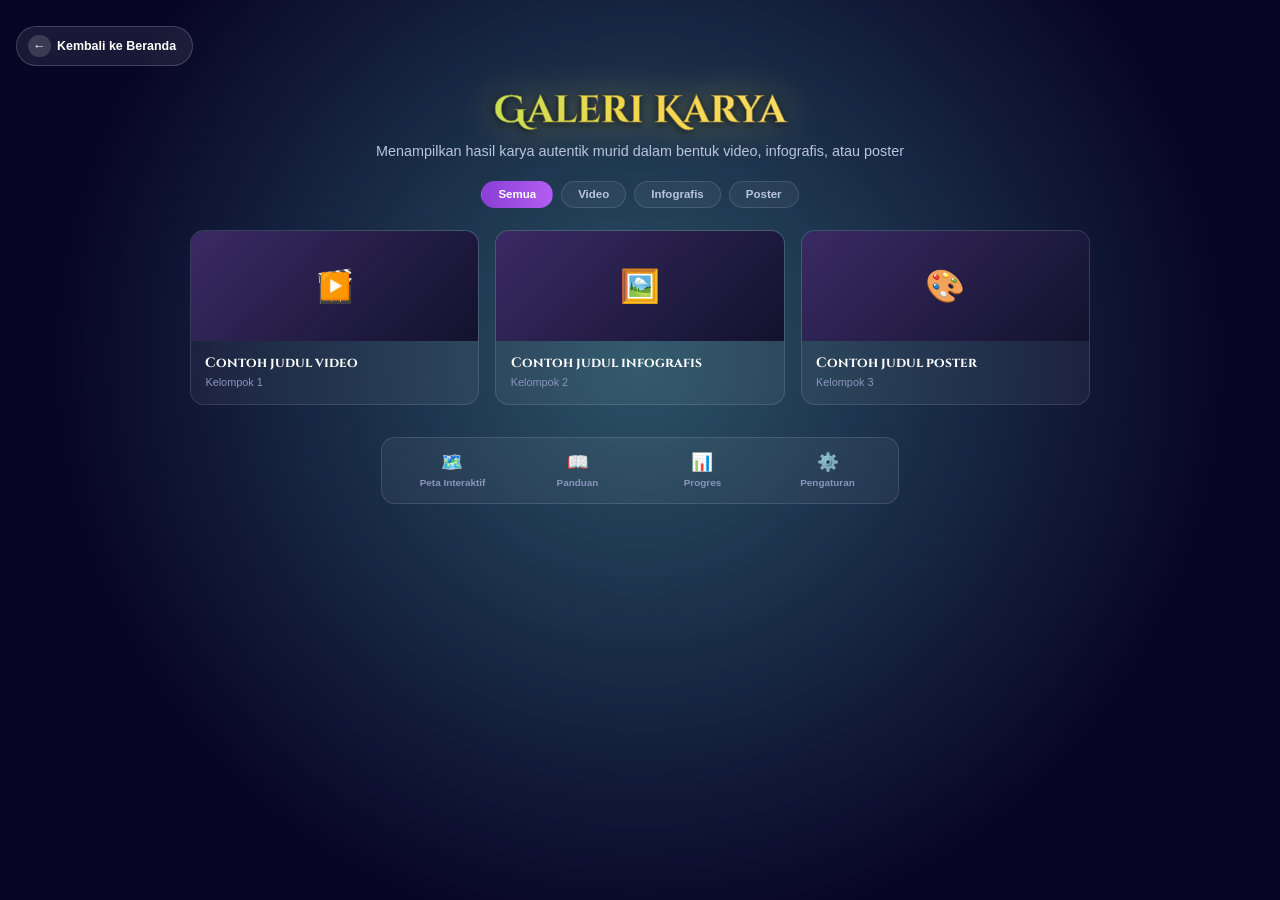
==== galeri.html @ 32fb6ec0 "Add files via upload" ====
<!DOCTYPE html>
<html lang="id">
<head>
    <meta charset="UTF-8">
    <meta name="viewport" content="width=device-width, initial-scale=1.0">
    <title>CHRONOS-SPHERE — Galeri Karya</title>
    <link rel="stylesheet" href="style.css" />
    <link rel="preconnect" href="https://fonts.googleapis.com">
    <link rel="preconnect" href="https://fonts.gstatic.com" crossorigin>
    <link href="https://fonts.googleapis.com/css2?family=Cinzel:wght@600;800&family=Cinzel+Decorative:wght@700&display=swap" rel="stylesheet">
</head>
<body class="page-peta">

  <a href="index.html" class="back-link"><span class="back-icon">&larr;</span> Kembali ke Beranda</a>

  <div class="page-header">
    <h1 class="page-title">Galeri Karya</h1>
    <p class="page-subtitle">Menampilkan hasil karya autentik murid dalam bentuk video, infografis, atau poster</p>
  </div>

  <div class="gallery-tabs">
    <button class="gallery-tab active" data-type="semua">Semua</button>
    <button class="gallery-tab" data-type="video">Video</button>
    <button class="gallery-tab" data-type="infografis">Infografis</button>
    <button class="gallery-tab" data-type="poster">Poster</button>
  </div>

  <div class="gallery-grid" id="galleryGrid"></div>
  <p class="gallery-kosong" id="galleryKosong" hidden>Belum ada karya untuk kategori ini.</p>

  <nav class="bottom-nav">
    <div class="nav-item"><a href="peta.html" style="all:unset;color:inherit;display:flex;flex-direction:column;align-items:center;gap:.25rem;">🗺️<span>Peta Interaktif</span></a></div>
    <div class="nav-item"><a href="panduan.html" style="all:unset;color:inherit;display:flex;flex-direction:column;align-items:center;gap:.25rem;">📖<span>Panduan</span></a></div>
    <div class="nav-item"><a href="papan_skor.html" style="all:unset;color:inherit;display:flex;flex-direction:column;align-items:center;gap:.25rem;">📊<span>Progres</span></a></div>
    <div class="nav-item"><a href="pengaturan.html" style="all:unset;color:inherit;display:flex;flex-direction:column;align-items:center;gap:.25rem;">⚙️<span>Pengaturan</span></a></div>
  </nav>

  <script>
    /* ============================================================
       DAFTAR KARYA — tambah karya baru cukup salin satu blok di
       bawah ini. "type" harus salah satu dari: video, infografis, poster.
       Ganti isi contoh di bawah dengan karya asli kelompok kamu.
       ============================================================ */
    const KARYA = [
      { type: 'video',      judul: 'Contoh judul video',      kelompok: 'Kelompok 1', ikon: '🎬' },
      { type: 'infografis', judul: 'Contoh judul infografis',  kelompok: 'Kelompok 2', ikon: '🖼️' },
      { type: 'poster',     judul: 'Contoh judul poster',      kelompok: 'Kelompok 3', ikon: '🎨' }
    ];

    function el(tag, cls, text) {
      const e = document.createElement(tag);
      if (cls) e.className = cls;
      if (text !== undefined) e.textContent = text;
      return e;
    }

    function bangunKartu(k) {
      const card = el('div', 'gallery-card');
      card.dataset.type = k.type;
      const thumb = el('div', 'gallery-thumb', k.ikon);
      if (k.type === 'video') thumb.appendChild(el('span', 'play-icon', '▶️'));
      card.appendChild(thumb);
      const body = el('div', 'gallery-body');
      body.appendChild(el('h4', null, k.judul));
      body.appendChild(el('div', 'gallery-meta', k.kelompok));
      card.appendChild(body);
      return card;
    }

    const grid = document.getElementById('galleryGrid');
    const kosong = document.getElementById('galleryKosong');
    KARYA.forEach(k => grid.appendChild(bangunKartu(k)));

    function terapkanFilter(type) {
      let terlihat = 0;
      document.querySelectorAll('.gallery-card').forEach(card => {
        const tampil = type === 'semua' || card.dataset.type === type;
        card.classList.toggle('hidden', !tampil);
        if (tampil) terlihat++;
      });
      kosong.hidden = terlihat > 0;
    }

    document.querySelectorAll('.gallery-tab').forEach(tab => {
      tab.addEventListener('click', () => {
        document.querySelectorAll('.gallery-tab').forEach(t => t.classList.remove('active'));
        tab.classList.add('active');
        terapkanFilter(tab.dataset.type);
      });
    });

    terapkanFilter('semua');
  </script>

</body>
</html>
---- style.css ----
html{
  height:100%;
}
body{
  margin:0;
  min-height:100vh;
  min-height:100svh;
  display:flex;
  flex-direction:column;
  align-items:center;
  justify-content:center;
  gap:1.6rem;
  position:relative;
  overflow-x:hidden;
  overflow-y:auto;
  padding:5.5rem 1rem 2rem;
  box-sizing:border-box;
  font-family:-apple-system,BlinkMacSystemFont,"Segoe UI",Roboto,sans-serif;
  background: radial-gradient(circle at 50% 40%, #427f9d, #0c083b 70%);
  background-attachment:fixed;
}

body::before{
  content:"";
  position:absolute;
  inset:0;
  background:rgba(0,0,0,.35);
  z-index:0;
}

.hero, .menu{
  position:relative;
  z-index:1;
}

/* ============================================
   HEADER SEKOLAH (index.html)
   ============================================ */
.school-header{
  position:absolute;
  top:.9rem;
  left:1rem;
  z-index:2;
  display:flex;
  align-items:center;
  gap:.6rem;
}
.school-logo-slot{
  flex-shrink:0;
  width:2.4rem;
  height:2.4rem;
  border-radius:50%;
  background:rgba(255,255,255,.12);
  border:1px solid rgba(255,255,255,.35);
  display:flex;
  align-items:center;
  justify-content:center;
  overflow:hidden;
}
.school-logo-slot img{
  width:100%;
  height:100%;
  object-fit:contain;
}
.school-logo-placeholder{
  font-size:.55rem;
  font-weight:700;
  letter-spacing:.05em;
  color:#dce3ff;
  opacity:.7;
}
.school-text{
  display:flex;
  flex-direction:column;
  line-height:1.2;
  text-decoration:none;
  transition:opacity .15s ease;
}
.school-text:hover{ opacity:.8; }
.school-name{
  font-size:.68rem;
  font-weight:700;
  letter-spacing:.03em;
  color:#fff;
  text-decoration:none;
  text-shadow:0 1px 4px rgba(0,0,0,.5);
}
.school-region{
  font-size:.6rem;
  color:#b9c4e0;
  text-decoration:none;
}

.hero{
  width:100%;
  max-width:700px;
  text-align:center;
  padding:0 1rem;
  margin:0 auto;
}
.title{
  margin:0;
  font-family:'Cinzel Decorative','Cinzel',Georgia,serif;
  font-size:clamp(2rem,6.5vw,3.6rem);
  font-weight:700;
  letter-spacing:.03em;
  background:linear-gradient(90deg,#9be85c,#f4d64d,#ffe07a);
  -webkit-background-clip:text;
  background-clip:text;
  color:transparent;
  -webkit-text-stroke:.5px rgba(0,0,0,.45);
  filter:drop-shadow(0 2px 4px rgba(0,0,0,.65)) drop-shadow(0 0 22px rgba(244,214,82,.45));
}
.subtitle{
  font-family:'Cinzel','Cinzel Decorative',Georgia,serif;
  font-size:clamp(1.1rem,2.6vw,1.5rem);
  font-weight:600;
  letter-spacing:.02em;
  color:#c8ae3b;
  margin-top:.4rem;
}
.tagline{
  font-size:clamp(.75rem,1.6vw,.95rem);
  color:#26b588;
  font-style:italic;
  margin-top:.6rem;
}

.menu{
  display:flex;
  flex-direction:column;
  align-items:stretch;
  gap:.9rem;
  width:100%;
  max-width:260px;
}

.menu-btn{
  all:unset;
  box-sizing:border-box;
  width:100%;
  cursor:pointer;
  display:flex;
  align-items:center;
  gap:.6rem;
  padding:.4rem .9rem .4rem .35rem;
  border-radius:999px;
  box-shadow:0 4px 14px rgba(0,0,0,.35);
  transition:transform .2s ease, box-shadow .2s ease;
}
.menu-btn:hover{
  transform:scale(1.06);
  box-shadow:0 6px 20px rgba(0,0,0,.5);
}
.menu-btn:active{
  transform:scale(.94);
  box-shadow:0 2px 8px rgba(0,0,0,.4);
}

.menu-btn .icon-circle{
  flex-shrink:0;
  width:1.5rem; height:1.5rem; border-radius:50%; background:#fff;
  display:flex; align-items:center; justify-content:center; font-size:.75rem;
}

.menu-btn .label{
  font-size:.72rem;
  font-weight:700;
  color:#fff;
  text-decoration:none;
  white-space:nowrap;
}

/* Peta Eksplorasi — biru */
.btn-peta-eksplorasi{ background:linear-gradient(90deg,#2f7ce8,#4a9cf5); }
.btn-peta-eksplorasi .icon-circle{ color:#2f7ce8; }

/* Out of Yunnan — oranye kemerahan 
.btn-teori-yunnan{ background:linear-gradient(90deg,#d9552b,#f0805a); }
.btn-teori-yunnan .icon-circle{ color:#d9552b; }*/

/* Out of Taiwan — teal 
.btn-teori-taiwan{ background:linear-gradient(90deg,#1fa39b,#4fd1c5); }
.btn-teori-taiwan .icon-circle{ color:#1fa39b; }*/

/* Out of Africa — emas 
.btn-teori-africa{ background:linear-gradient(90deg,#c98a2b,#e0b24a); }
.btn-teori-africa .icon-circle{ color:#c98a2b; }*/

/* Teori Nusantara — hijau 
.btn-teori-nusantara{ background:linear-gradient(90deg,#3f8f4f,#6fbf73); }
.btn-teori-nusantara .icon-circle{ color:#3f8f4f; }*/

/* Tantangan Masa Kini — pink/merah */
.btn-tantangan-masa-kini{ background:linear-gradient(90deg,#e0435f,#ef6f8c); }
.btn-tantangan-masa-kini .icon-circle{ color:#e0435f; }

/* Galeri Karya — ungu magenta */
.btn-galeri-karya{ background:linear-gradient(90deg,#8b3fd6,#b25df0); }
.btn-galeri-karya .icon-circle{ color:#8b3fd6; }

/* ============================================
   HALAMAN PETA EKSPLORASI (peta.html)
   ============================================ */
body.page-peta{
  display:block;
  overflow-y:auto;
  padding:1.6rem 1rem 3rem;
}
body.page-peta > *{ position:relative; z-index:1; }

.back-link{
  display:inline-flex;
  align-items:center;
  gap:.4rem;
  color:#fff;
  text-decoration:none;
  font-size:.78rem;
  font-weight:700;
  margin-bottom:1.2rem;
  padding:.5rem 1rem .5rem .7rem;
  border-radius:999px;
  background:rgba(255,255,255,.08);
  border:1px solid rgba(255,255,255,.18);
  backdrop-filter:blur(6px);
  transition:transform .15s ease, background .15s ease, box-shadow .15s ease;
}
.back-link .back-icon{
  display:flex;
  align-items:center;
  justify-content:center;
  width:1.4rem;
  height:1.4rem;
  border-radius:50%;
  background:rgba(255,255,255,.15);
  font-size:.8rem;
  transition:transform .15s ease;
}
.back-link:hover{
  background:rgba(255,255,255,.16);
  box-shadow:0 4px 14px rgba(0,0,0,.3);
  transform:translateX(-2px);
}
.back-link:hover .back-icon{ transform:translateX(-2px); }
.back-link:active{ transform:scale(.96); }

.page-header{
  text-align:center;
  max-width:600px;
  margin:0 auto 1.4rem;
}
.page-title{
  font-family:'Cinzel Decorative','Cinzel',Georgia,serif;
  font-size:clamp(1.6rem,4.5vw,2.4rem);
  font-weight:700;
  margin:0;
  background:linear-gradient(90deg,#9be85c,#f4d64d,#ffe07a);
  -webkit-background-clip:text;
  background-clip:text;
  color:transparent;
  -webkit-text-stroke:.5px rgba(0,0,0,.45);
  filter:drop-shadow(0 2px 4px rgba(0,0,0,.65)) drop-shadow(0 0 18px rgba(244,214,82,.4));
}
.page-subtitle{
  font-size:.9rem;
  color:#b9c4e0;
  margin-top:.4rem;
}

.map-frame{
  position:relative;
  max-width:900px;
  margin:0 auto 1.6rem;
  aspect-ratio:16/9;
  border-radius:14px;
  overflow:hidden;
  border:1px solid rgba(255,255,255,.15);
  background:rgba(255,255,255,.04);
}
.map-placeholder{
  height:100%;
  display:flex;
  flex-direction:column;
  align-items:center;
  justify-content:center;
  gap:.5rem;
  color:#8b95bd;
  font-size:.85rem;
  text-align:center;
  padding:1rem;
}

/* Gambar peta ilustrasi */
.map-image{
  width:100%;
  height:100%;
  object-fit:cover;
  display:block;
}

/* Pin lokasi fosil yang bisa diklik di atas peta */
.map-pin{
  position:absolute;
  transform:translate(-50%,-50%);
  display:flex;
  flex-direction:column;
  align-items:center;
  background:none;
  border:0;
  padding:0;
  font:inherit;
  color:inherit;
  cursor:pointer;
  z-index:2;
  text-decoration:none;
  -webkit-tap-highlight-color:transparent;
}
.pin-fosil{ --pin-a:#c98a2b; --pin-b:#e0b24a; --pin-glow:rgba(224,178,74,.55); --pin-glow0:rgba(224,178,74,0); }

.pin-dot{
  width:2rem;
  height:2rem;
  border-radius:50%;
  display:flex;
  align-items:center;
  justify-content:center;
  font-size:1.05rem;
  border:2px solid #fff;
  background:linear-gradient(135deg,var(--pin-a),var(--pin-b));
  box-shadow:0 3px 10px rgba(0,0,0,.4);
  animation:pin-pulse 2.2s infinite;
  transition:transform .15s ease;
}
@keyframes pin-pulse{
  0%{ box-shadow:0 0 0 0 var(--pin-glow); }
  70%{ box-shadow:0 0 0 14px var(--pin-glow0); }
  100%{ box-shadow:0 0 0 0 var(--pin-glow0); }
}

/* Label selalu tampil supaya jelas juga di HP (tidak ada hover) */
.pin-tooltip{
  margin-top:.3rem;
  font-size:.62rem;
  font-weight:700;
  color:#fff;
  background:rgba(0,0,0,.65);
  padding:.15rem .5rem;
  border-radius:999px;
  white-space:nowrap;
  pointer-events:none;
}
.map-pin:hover .pin-dot,
.map-pin:focus-visible .pin-dot{ transform:scale(1.18); }
.map-pin:focus-visible{ outline:2px solid #fff; outline-offset:4px; border-radius:12px; }

@media (max-width:520px){
  .pin-dot{ width:1.5rem; height:1.5rem; font-size:.8rem; }
  .pin-tooltip{ font-size:.55rem; padding:.12rem .4rem; }
}

.location-cards{
  max-width:900px;
  margin:0 auto 2rem;
  display:grid;
  grid-template-columns:repeat(auto-fit, minmax(230px, 1fr));
  gap:1rem;
}
/* Kartu 4 teori: selalu 2 x 2 (di HP maupun layar lebar) */
.teori-cards-title{
  max-width:760px;
  margin:0 auto .8rem;
  text-align:center;
  font-family:'Cinzel','Cinzel Decorative',Georgia,serif;
  font-size:1rem;
  color:#fff;
}
.teori-cards{
  max-width:760px;
  margin:0 auto 2rem;
  display:grid;
  grid-template-columns:repeat(2, 1fr);
  gap:1rem;
}
a.card{ text-decoration:none; color:inherit; }
.card{
  background:rgba(255,255,255,.05);
  border:1px solid rgba(255,255,255,.12);
  border-radius:14px;
  overflow:hidden;
  display:flex;
  flex-direction:column;
}
.card{
  cursor:pointer;
  transition:transform .15s ease, border-color .15s ease;
}
.card:hover{ transform:translateY(-3px); border-color:rgba(255,255,255,.35); }
.card:focus-visible{ outline:2px solid #fff; outline-offset:3px; }
.card-thumb{
  height:110px;
  display:flex;
  align-items:center;
  justify-content:center;
  font-size:2.4rem;
}
.thumb-yunnan{ background:linear-gradient(135deg,#d9552b,#3a1a10); }
.thumb-taiwan{ background:linear-gradient(135deg,#1fa39b,#0f2b2a); }
.thumb-africa{ background:linear-gradient(135deg,#c98a2b,#3a2a12); }
.thumb-nusantara{ background:linear-gradient(135deg,#3f8f4f,#12291a); }
.thumb-fosil{ background:linear-gradient(135deg,#c98a2b,#3a2a12); }
.card-body{
  padding:.9rem 1rem 1.1rem;
  flex:1;
  display:flex;
  flex-direction:column;
}
.card-body h3{
  margin:0 0 .3rem;
  font-family:'Cinzel','Cinzel Decorative',Georgia,serif;
  font-size:1rem;
  color:#fff;
}
.card-body p{
  margin:0 0 .8rem;
  font-size:.8rem;
  color:#b9c4e0;
  flex:1;
}
.card-btn{
  all:unset;
  box-sizing:border-box;
  display:block;
  width:100%;
  cursor:pointer;
  text-align:center;
  padding:.5rem;
  border-radius:999px;
  font-size:.78rem;
  font-weight:700;
  color:#fff;
  transition:transform .15s ease;
}
.card-btn:hover{ transform:scale(1.04); }
.btn-yunnan-card{ background:linear-gradient(90deg,#d9552b,#f0805a); }
.btn-taiwan-card{ background:linear-gradient(90deg,#1fa39b,#4fd1c5); }
.btn-africa-card{ background:linear-gradient(90deg,#c98a2b,#e0b24a); }
.btn-nusantara-card{ background:linear-gradient(90deg,#3f8f4f,#6fbf73); }
.btn-fosil-card{ background:linear-gradient(90deg,#c98a2b,#e0b24a); }

.bottom-nav{
  max-width:500px;
  margin:0 auto;
  display:flex;
  justify-content:space-between;
  background:rgba(255,255,255,.05);
  border:1px solid rgba(255,255,255,.12);
  border-radius:14px;
  padding:.7rem .5rem;
}
.nav-item{
  flex:1;
  display:flex;
  flex-direction:column;
  align-items:center;
  gap:.25rem;
  font-size:1.1rem;
  color:#8b95bd;
  border-radius:10px;
  padding:.2rem 0;
  transition:color .2s ease, transform .15s ease, background .2s ease;
}
.nav-item span{ font-size:.62rem; font-weight:600; transition:inherit; }
.nav-item.active{ color:#dc9d27; }
.nav-item:has(a){ cursor:pointer; }
.nav-item:has(a):hover{
  color:#f4d64d;
  background:rgba(255,255,255,.06);
  transform:translateY(-3px);
}
.nav-item:has(a):hover span{ transform:scale(1.08); }
.nav-item:has(a):active{ transform:translateY(-1px) scale(.93); }
/* ============================================
   HALAMAN LOKASI / VIRTUAL TOUR (jalur-sutra.html, jalur-migrasi.html)
   ============================================ */
.tour-frame{
  max-width:900px;
  margin:0 auto 1.2rem;
  aspect-ratio:16/9;
  border-radius:14px;
  overflow:hidden;
  border:1px solid rgba(255,255,255,.15);
  background:rgba(255,255,255,.04);
  position:relative;
}
.tour-placeholder{
  height:100%;
  display:flex;
  flex-direction:column;
  align-items:center;
  justify-content:center;
  gap:.5rem;
  color:#8b95bd;
  font-size:.85rem;
  text-align:center;
  padding:1rem;
}

.thumb-strip{
  max-width:900px;
  margin:0 auto 1.6rem;
  display:flex;
  gap:.6rem;
  overflow-x:auto;
  padding-bottom:.3rem;
}
.thumb-chip{
  flex-shrink:0;
  display:flex;
  flex-direction:column;
  align-items:center;
  gap:.3rem;
  padding:.5rem .8rem;
  border-radius:10px;
  background:rgba(255,255,255,.05);
  border:1px solid rgba(255,255,255,.12);
  color:#b9c4e0;
  font-size:.68rem;
  font-weight:600;
}
.thumb-chip .thumb-icon{ font-size:1.3rem; }

.hotspot-list{
  max-width:900px;
  margin:0 auto 1.6rem;
  display:flex;
  flex-wrap:wrap;
  gap:.7rem;
  justify-content:center;
}
.hotspot-btn{
  all:unset;
  box-sizing:border-box;
  cursor:pointer;
  display:flex;
  align-items:center;
  gap:.5rem;
  padding:.55rem 1rem .55rem .55rem;
  border-radius:999px;
  background:rgba(255,255,255,.06);
  border:1px solid rgba(255,255,255,.16);
  color:#fff;
  font-size:.74rem;
  font-weight:700;
  transition:transform .15s ease, background .15s ease;
}
.hotspot-btn:hover{ transform:scale(1.04); }
.hotspot-btn.active{
  background:linear-gradient(90deg,#2f7ce8,#4a9cf5);
  border-color:transparent;
}
.hotspot-num{
  flex-shrink:0;
  width:1.6rem; height:1.6rem;
  border-radius:50%;
  background:rgba(255,255,255,.15);
  display:flex; align-items:center; justify-content:center;
  font-size:.68rem;
}

.hotspot-card{
  max-width:560px;
  margin:0 auto 1rem;
  background:rgba(255,255,255,.06);
  border:1px solid rgba(255,255,255,.14);
  border-radius:16px;
  padding:1.1rem 1.2rem 1.3rem;
  display:none;
}
.hotspot-card.active{ display:block; }
.hotspot-card-head{
  display:flex;
  align-items:center;
  justify-content:space-between;
  gap:.6rem;
  margin-bottom:.5rem;
}
.hotspot-card h3{
  margin:0;
  font-family:'Cinzel','Cinzel Decorative',Georgia,serif;
  font-size:1rem;
  color:#fff;
}
.hotspot-card p{
  margin:0 0 .8rem;
  font-size:.82rem;
  color:#c9d1ee;
  line-height:1.5;
}
.solo-badge{
  display:inline-flex;
  align-items:center;
  gap:.3rem;
  font-size:.62rem;
  font-weight:700;
  padding:.25rem .6rem;
  border-radius:999px;
  white-space:nowrap;
}
.solo-uni{ background:rgba(47,124,232,.18); color:#6fa8f5; }
.solo-multi{ background:rgba(63,143,79,.2); color:#7fd18e; }
.solo-relational{ background:rgba(201,138,43,.2); color:#e6b45c; }
.solo-extended{ background:rgba(139,63,214,.2); color:#c497f5; }

.hotspot-options{
  display:flex;
  flex-wrap:wrap;
  gap:.5rem;
  margin-bottom:.8rem;
}
.hotspot-option{
  display:flex;
  align-items:center;
  gap:.4rem;
  font-size:.76rem;
  color:#dce3ff;
  background:rgba(255,255,255,.05);
  border:1px solid rgba(255,255,255,.12);
  padding:.4rem .7rem;
  border-radius:999px;
  cursor:pointer;
}

.hotspot-input{
  width:100%;
  box-sizing:border-box;
  min-height:70px;
  resize:vertical;
  background:rgba(255,255,255,.06);
  border:1px solid rgba(255,255,255,.18);
  border-radius:10px;
  padding:.6rem .7rem;
  color:#fff;
  font-size:.8rem;
  font-family:inherit;
  margin-bottom:.7rem;
}
.hotspot-input::placeholder{ color:#8b95bd; }

.hotspot-submit{
  all:unset;
  box-sizing:border-box;
  display:block;
  width:100%;
  text-align:center;
  cursor:pointer;
  padding:.6rem;
  border-radius:999px;
  font-size:.8rem;
  font-weight:700;
  color:#fff;
  background:linear-gradient(90deg,#2f7ce8,#4a9cf5);
  transition:transform .15s ease;
}
.hotspot-submit:hover{ transform:scale(1.03); }

/* ============================================
   HALAMAN TANTANGAN MASA KINI (tantangan.html)
   ============================================ */
.challenge-card{
  max-width:560px;
  margin:0 auto 1.6rem;
  background:rgba(255,255,255,.06);
  border:1px solid rgba(255,255,255,.14);
  border-radius:16px;
  padding:1.2rem 1.3rem 1.4rem;
  text-align:center;
}
.challenge-card h3{
  margin:0 0 .5rem;
  font-family:'Cinzel','Cinzel Decorative',Georgia,serif;
  font-size:1.05rem;
  color:#fff;
}
.challenge-card p{
  margin:0 0 1rem;
  font-size:.82rem;
  color:#c9d1ee;
  line-height:1.5;
}

.format-chips{
  display:flex;
  justify-content:center;
  gap:.7rem;
  margin-bottom:1.1rem;
  flex-wrap:wrap;
}
.format-chip{
  display:flex;
  flex-direction:column;
  align-items:center;
  gap:.35rem;
  padding:.7rem 1rem;
  border-radius:12px;
  background:rgba(255,255,255,.05);
  border:1px solid rgba(255,255,255,.14);
  color:#dce3ff;
  font-size:.7rem;
  font-weight:600;
  cursor:pointer;
  transition:transform .15s ease, background .15s ease;
  min-width:80px;
}
.format-chip .format-icon{ font-size:1.4rem; }
.format-chip:hover{ transform:scale(1.05); }
.format-chip.selected{
  background:linear-gradient(180deg,rgba(139,63,214,.35),rgba(139,63,214,.15));
  border-color:#b25df0;
  color:#fff;
}

.upload-btn{
  all:unset;
  box-sizing:border-box;
  display:block;
  width:100%;
  text-align:center;
  cursor:pointer;
  padding:.7rem;
  border-radius:999px;
  font-size:.85rem;
  font-weight:700;
  color:#fff;
  background:linear-gradient(90deg,#8b3fd6,#b25df0);
  transition:transform .15s ease;
}
.upload-btn:hover{ transform:scale(1.03); }
.upload-hint{
  margin:.6rem 0 0;
  font-size:.7rem;
  color:#e6b45c;
  background:rgba(230,180,92,.1);
  border:1px solid rgba(230,180,92,.3);
  border-radius:8px;
  padding:.5rem .7rem;
}
.upload-hint[hidden]{ display:none; }

/* ============================================
   HALAMAN GALERI KARYA (galeri.html)
   ============================================ */
.gallery-tabs{
  max-width:700px;
  margin:0 auto 1.4rem;
  display:flex;
  justify-content:center;
  gap:.5rem;
  flex-wrap:wrap;
}
.gallery-tab{
  all:unset;
  box-sizing:border-box;
  cursor:pointer;
  padding:.4rem 1rem;
  border-radius:999px;
  font-size:.72rem;
  font-weight:700;
  color:#b9c4e0;
  background:rgba(255,255,255,.05);
  border:1px solid rgba(255,255,255,.12);
  transition:background .15s ease, color .15s ease;
}
.gallery-tab.active{
  background:linear-gradient(90deg,#8b3fd6,#b25df0);
  color:#fff;
  border-color:transparent;
}

.gallery-grid{
  max-width:900px;
  margin:0 auto 2rem;
  display:grid;
  grid-template-columns:repeat(auto-fit, minmax(220px, 1fr));
  gap:1rem;
}
.gallery-card{
  background:rgba(255,255,255,.05);
  border:1px solid rgba(255,255,255,.12);
  border-radius:14px;
  overflow:hidden;
  display:flex;
  flex-direction:column;
}
.gallery-card[data-type]{ display:flex; }
.gallery-card.hidden{ display:none; }
.gallery-thumb{
  height:110px;
  display:flex;
  align-items:center;
  justify-content:center;
  font-size:2rem;
  background:linear-gradient(135deg,#3a2a64,#12122d);
  position:relative;
}
.gallery-thumb .play-icon{
  position:absolute;
  inset:0;
  display:flex;
  align-items:center;
  justify-content:center;
  font-size:1.6rem;
}
.gallery-body{ padding:.8rem .9rem 1rem; }
.gallery-body h4{
  margin:0 0 .25rem;
  font-size:.85rem;
  color:#fff;
  font-family:'Cinzel','Cinzel Decorative',Georgia,serif;
}
.gallery-meta{
  font-size:.68rem;
  color:#8b95bd;
  display:flex;
  justify-content:space-between;
}

/* ============================================
   HALAMAN PENJELASAN TEORI (teori.html)
   ============================================ */
.teori-page{
  --acc-a:#3dbef5;
  --acc-b:#32d2aa;
  width:100%;
  max-width:760px;
  margin:0 auto 2rem;
  box-sizing:border-box;
  color:#dfe6ff;
}

.teori-hero{
  display:flex;
  align-items:center;
  gap:1rem;
  padding:1.2rem 1.3rem;
  margin-bottom:1rem;
  border-radius:18px;
  background:linear-gradient(135deg,var(--acc-a),var(--acc-b));
  box-shadow:0 8px 24px rgba(0,0,0,.35);
}
.teori-icon{
  flex-shrink:0;
  width:4rem;
  height:4rem;
  border-radius:50%;
  display:flex;
  align-items:center;
  justify-content:center;
  font-size:2rem;
  background:rgba(255,255,255,.92);
  box-shadow:0 4px 14px rgba(0,0,0,.3);
}
.teori-kicker{
  font-size:.62rem;
  letter-spacing:.12em;
  text-transform:uppercase;
  color:rgba(255,255,255,.8);
}
.teori-hero h1{
  margin:.15rem 0;
  font-family:'Cinzel','Cinzel Decorative',Georgia,serif;
  font-size:clamp(1.4rem,5vw,2rem);
  color:#fff;
  text-shadow:0 2px 8px rgba(0,0,0,.35);
}
.teori-sub{ font-size:.82rem; color:rgba(255,255,255,.92); }

.teori-meta{
  display:grid;
  grid-template-columns:1fr 1fr;
  gap:.7rem;
  margin-bottom:1rem;
}
@media (max-width:520px){
  .teori-meta{ grid-template-columns:1fr; }
}
.teori-chip{
  padding:.65rem .8rem;
  border-radius:12px;
  background:rgba(255,255,255,.06);
  border:1px solid rgba(255,255,255,.12);
  font-size:.8rem;
  line-height:1.45;
}
.teori-chip b{
  display:block;
  margin-bottom:.2rem;
  font-size:.64rem;
  letter-spacing:.06em;
  text-transform:uppercase;
  color:var(--acc-b);
}

.teori-section{
  margin-bottom:1rem;
  padding:1rem 1.1rem 1.1rem;
  border-radius:14px;
  background:rgba(255,255,255,.05);
  border:1px solid rgba(255,255,255,.1);
}
.teori-section h4{
  margin:0 0 .65rem;
  padding-left:.55rem;
  border-left:3px solid var(--acc-b);
  font-size:.85rem;
  letter-spacing:.03em;
  color:#fff;
}
.teori-ringkasan{ margin:0; font-size:.9rem; line-height:1.7; }

/* Tempat infografik */
.infographic-slot{
  margin:0;
  min-height:240px;
  display:flex;
  align-items:center;
  justify-content:center;
  border-radius:12px;
  overflow:hidden;
  border:2px dashed rgba(255,255,255,.25);
  background:rgba(255,255,255,.04);
}
.infographic-slot.has-img{
  display:block;
  min-height:0;
  border-style:solid;
  border-color:rgba(255,255,255,.15);
  background:none;
}
.infographic-img{ display:block; width:100%; height:auto; }
.infographic-empty{
  padding:1.6rem 1rem;
  text-align:center;
  color:#8b95bd;
  font-size:.8rem;
  line-height:1.7;
}
.infographic-empty .ie-icon{ display:block; font-size:2.4rem; margin-bottom:.3rem; }
.infographic-empty strong{ color:#dfe6ff; }
.infographic-empty code{
  padding:.1rem .4rem;
  border-radius:6px;
  background:rgba(255,255,255,.08);
  color:#dfe6ff;
  font-size:.74rem;
}

.jalur-chips{ display:flex; flex-wrap:wrap; align-items:center; gap:.4rem; }
.jalur-chip{
  padding:.3rem .75rem;
  border-radius:999px;
  font-size:.76rem;
  font-weight:700;
  color:#fff;
  background:linear-gradient(90deg,var(--acc-a),var(--acc-b));
}
.jalur-arrow{ color:#8b95bd; font-size:.85rem; }

.teori-bukti{ margin:0; padding-left:1.15rem; font-size:.86rem; line-height:1.6; }
.teori-bukti li{ margin-bottom:.45rem; }
.teori-bukti li:last-child{ margin-bottom:0; }

.teori-catatan{
  margin-bottom:1.2rem;
  padding:.85rem 1rem;
  border-radius:12px;
  background:rgba(255,255,255,.06);
  border-left:3px solid var(--acc-b);
  font-size:.84rem;
  line-height:1.6;
}
.teori-catatan b{ display:block; margin-bottom:.25rem; color:#fff; }
.teori-catatan p{ margin:0; color:#c8d1ec; }

/* Tombol teori sebelumnya / berikutnya */
.teori-pager{
  display:flex;
  justify-content:space-between;
  gap:.7rem;
}
.teori-pager a{
  text-decoration:none;
  padding:.55rem 1rem;
  border-radius:999px;
  font-size:.78rem;
  font-weight:700;
  color:#fff;
  background:rgba(255,255,255,.1);
  border:1px solid rgba(255,255,255,.2);
  transition:transform .15s ease, background .15s ease;
}
.teori-pager a:hover{ background:rgba(255,255,255,.2); transform:translateY(-2px); }

/* ============================================
   KUIS PETUALANGAN (kuis.html)
   ============================================ */
.btn-kuis-game{ background:linear-gradient(90deg,#f08a24,#f6b93b); }
.btn-kuis-game .icon-circle{ color:#f08a24; }

.kuis-wrap{ max-width:560px; margin:0 auto 1.6rem; }
.kuis-card{
  background:rgba(255,255,255,.06);
  border:1px solid rgba(255,255,255,.14);
  border-radius:16px;
  padding:1.1rem 1.2rem 1.3rem;
}
.kuis-card[hidden]{ display:none; }
.kuis-label{
  margin:1.1rem 0 .5rem;
  font-size:.74rem;
  font-weight:700;
  color:#dce3ff;
  letter-spacing:.02em;
}
.kuis-label:first-child{ margin-top:0; }
.kuis-input{
  width:100%;
  box-sizing:border-box;
  background:rgba(255,255,255,.06);
  border:1px solid rgba(255,255,255,.18);
  border-radius:10px;
  padding:.6rem .7rem;
  color:#fff;
  font-size:.85rem;
  font-family:inherit;
}
.kuis-input::placeholder{ color:#8b95bd; }

.kuis-topik{ display:grid; grid-template-columns:repeat(auto-fit,minmax(150px,1fr)); gap:.6rem; }
.kuis-topik-btn{
  all:unset;
  box-sizing:border-box;
  cursor:pointer;
  display:flex;
  align-items:center;
  gap:.5rem;
  padding:.65rem .8rem;
  border-radius:12px;
  background:rgba(255,255,255,.06);
  border:1px solid rgba(255,255,255,.14);
  color:#fff;
  font-size:.76rem;
  font-weight:700;
  transition:transform .15s ease, background .15s ease;
}
.kuis-topik-btn:hover{ transform:scale(1.03); background:rgba(255,255,255,.12); }
.kuis-topik-utama{
  grid-column:1/-1;
  background:linear-gradient(90deg,#f08a24,#f6b93b);
  border-color:transparent;
}
.kuis-topik-ico{ font-size:1.2rem; }
.kuis-rules{
  margin-top:1rem;
  font-size:.74rem;
  line-height:1.5;
  color:#b9c4e0;
  background:rgba(255,255,255,.04);
  border-radius:10px;
  padding:.6rem .8rem;
}

.kuis-stat{
  display:flex;
  justify-content:space-between;
  font-size:.78rem;
  font-weight:700;
  color:#fff;
  margin-bottom:.6rem;
}
.kuis-timer{
  height:8px;
  border-radius:999px;
  background:rgba(255,255,255,.1);
  overflow:hidden;
  margin-bottom:.9rem;
}
.kuis-timer-fill{
  height:100%;
  width:100%;
  border-radius:999px;
  background:linear-gradient(90deg,#3dbef5,#32d2aa);
  transition:background .3s ease;
}
.kuis-timer-fill.kritis{ background:linear-gradient(90deg,#e0435f,#ef6f8c); }
.kuis-meta{ display:flex; align-items:center; justify-content:space-between; gap:.5rem; flex-wrap:wrap; margin-bottom:.6rem; }
.kuis-topik-tag{ font-size:.68rem; color:#8b95bd; }
.kuis-pertanyaan{
  margin:0 0 .9rem;
  font-size:.98rem;
  line-height:1.45;
  color:#fff;
  font-weight:700;
}
.kuis-opsi-list{ display:flex; flex-direction:column; gap:.55rem; }
.kuis-opsi{
  all:unset;
  box-sizing:border-box;
  cursor:pointer;
  display:block;
  width:100%;
  padding:.7rem .9rem;
  border-radius:12px;
  background:rgba(255,255,255,.06);
  border:1px solid rgba(255,255,255,.16);
  color:#fff;
  font-size:.82rem;
  line-height:1.4;
  transition:transform .12s ease, background .12s ease;
}
.kuis-opsi:hover:not(:disabled){ background:rgba(255,255,255,.13); transform:scale(1.01); }
.kuis-opsi:disabled{ cursor:default; opacity:.8; }
.kuis-opsi.benar{ background:rgba(63,143,79,.35); border-color:#6fbf73; opacity:1; }
.kuis-opsi.salah{ background:rgba(224,67,95,.3); border-color:#ef6f8c; opacity:1; }

.kuis-feedback{
  margin-top:1rem;
  padding:.9rem 1rem 1rem;
  border-radius:12px;
  background:rgba(255,255,255,.05);
  border:1px solid rgba(255,255,255,.12);
}
.kuis-feedback[hidden]{ display:none; }
.kuis-feedback-judul{ font-weight:800; font-size:.95rem; margin-bottom:.15rem; }
.kuis-feedback-judul.ok{ color:#7fd18e; }
.kuis-feedback-judul.no{ color:#ef6f8c; }
.kuis-feedback-poin{ font-size:.72rem; color:#e6b45c; margin-bottom:.5rem; }
.kuis-feedback p{ margin:0 0 .8rem; font-size:.8rem; line-height:1.5; color:#c9d1ee; }

.kuis-hasil-atas{ text-align:center; padding:.3rem 0 .4rem; }
.kuis-gelar{ font-family:'Cinzel','Cinzel Decorative',Georgia,serif; font-size:1.05rem; color:#f4d64d; }
.kuis-total{ font-size:2.2rem; font-weight:800; color:#fff; margin:.2rem 0; }
.kuis-total-sub{ font-size:.75rem; color:#b9c4e0; }

.kuis-bar-row{ margin-bottom:.55rem; }
.kuis-bar-kepala{ display:flex; justify-content:space-between; font-size:.72rem; color:#dce3ff; margin-bottom:.25rem; }
.kuis-bar-trek{ height:8px; border-radius:999px; background:rgba(255,255,255,.1); overflow:hidden; }
.kuis-bar-isi{ height:100%; border-radius:999px; }
.kuis-bar-isi.tinggi{ background:#6fbf73; }
.kuis-bar-isi.sedang{ background:#e0b24a; }
.kuis-bar-isi.rendah{ background:#ef6f8c; }

.kuis-saran{ margin:0; padding-left:1.1rem; font-size:.78rem; line-height:1.55; color:#c9d1ee; }
.kuis-saran li{ margin-bottom:.4rem; }
.kuis-saran a{ color:#f4d64d; }

.kuis-skor{ margin:0; padding:0; list-style:none; }
.kuis-skor li{
  display:flex;
  align-items:center;
  gap:.5rem;
  padding:.45rem .6rem;
  border-radius:8px;
  background:rgba(255,255,255,.04);
  margin-bottom:.35rem;
  font-size:.74rem;
  color:#dce3ff;
}
.kuis-skor-nama{ flex:1; font-weight:700; color:#fff; overflow:hidden; text-overflow:ellipsis; white-space:nowrap; }
.kuis-skor-topik{ color:#8b95bd; font-size:.68rem; }
.kuis-skor-poin{ font-weight:800; color:#f4d64d; }
.kuis-skor-kosong{ color:#8b95bd; justify-content:center; }

.kuis-aksi{ display:flex; flex-direction:column; gap:.6rem; margin-top:1.2rem; }
.kuis-link-btn{
  display:block;
  text-align:center;
  text-decoration:none;
  padding:.6rem;
  border-radius:999px;
  font-size:.78rem;
  font-weight:700;
  color:#fff;
  background:rgba(255,255,255,.08);
  border:1px solid rgba(255,255,255,.18);
}
/* ============================================
   BADGE PERINGKAT & CONFETTI (kuis.html)
   ============================================ */
.ps-confetti{
  position:fixed; inset:0; overflow:hidden; pointer-events:none; z-index:999;
}
.ps-confetti-piece{
  position:absolute; bottom:-5vh; left:var(--x);
  width:var(--w); height:var(--h);
  background:var(--c);
  opacity:0;
  border-radius:2px;
  animation:psConfetiNaik var(--dur) cubic-bezier(.15,.65,.3,1) var(--delay) forwards;
}
@keyframes psConfetiNaik{
  0%{   opacity:1; transform:translate(0,0) rotate(0deg); }
  70%{  opacity:1; }
  100%{ opacity:0; transform:translate(var(--dx),-105vh) rotate(var(--rot)); }
}
@media (prefers-reduced-motion:reduce){
  .ps-confetti{ display:none; }
}

.ps-badge-juara{
  text-align:center; font-weight:800; font-size:1rem; color:#3a2e00;
  background:linear-gradient(90deg,#f4d64d,#ffe993);
  border:1px solid rgba(244,214,77,.7);
  border-radius:999px;
  padding:.6rem 1rem;
  margin-bottom:1rem;
  box-shadow:0 8px 20px rgba(244,214,77,.35);
}
.ps-badge-juara[hidden]{ display:none; }
@media (prefers-reduced-motion:no-preference){
  .ps-badge-juara:not(.diam){ animation:psBadgeMuncul .5s ease both; }
}
.ps-badge-juara.diam{ animation:none; }
@keyframes psBadgeMuncul{
  from{ opacity:0; transform:translateY(-6px) scale(.96); }
  to{ opacity:1; transform:none; }
}
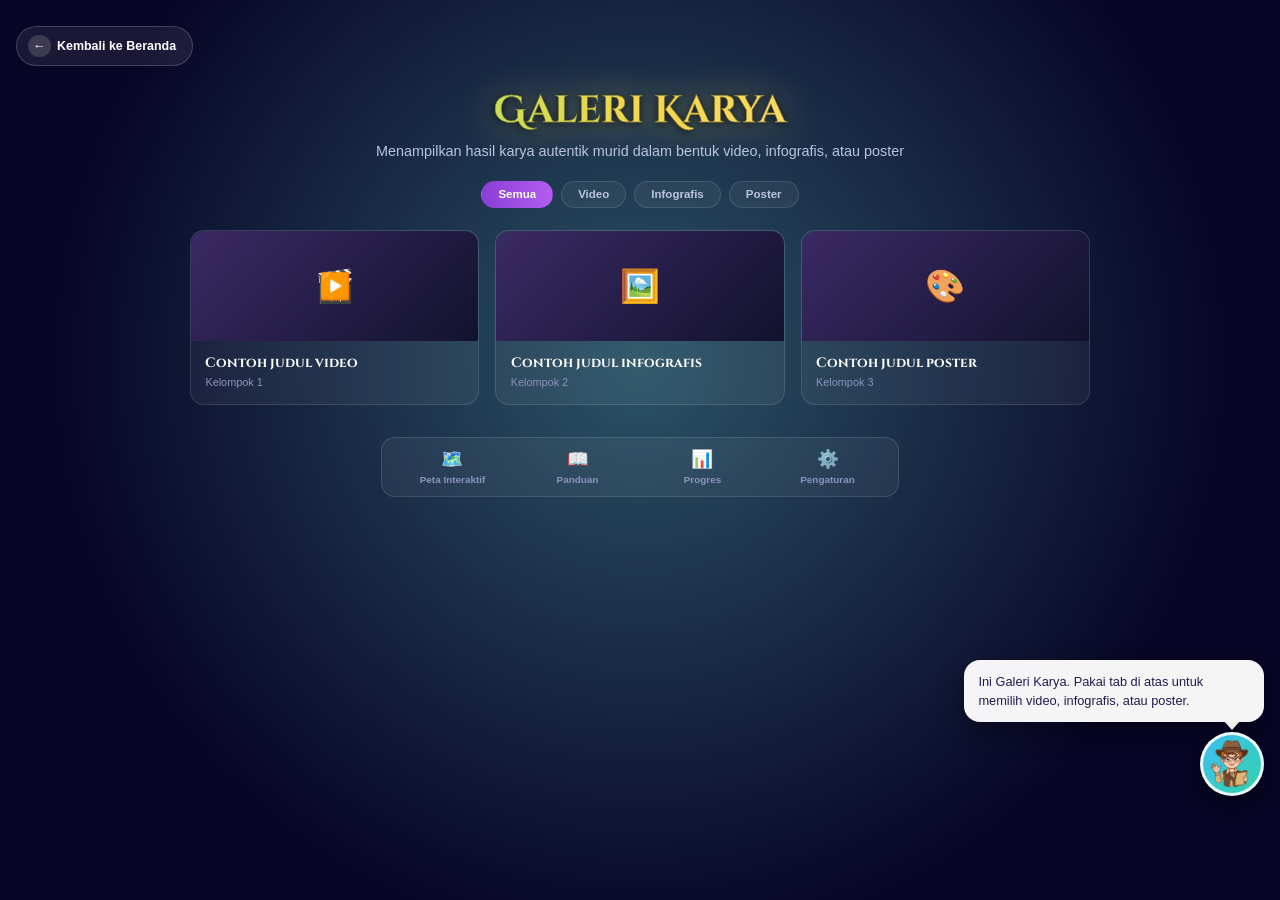
==== commit 4e3f2fd2: "Add files via upload" ====
--- a/galeri.html
+++ b/galeri.html
@@ -11,7 +11,7 @@
 </head>
 <body class="page-peta">
 
-  <a href="index.html" class="back-link"><span class="back-icon">&larr;</span> Kembali ke Beranda</a>
+  <a href="index.html" class="back-link" id="backLink"><span class="back-icon">&larr;</span> Kembali ke Beranda</a>
 
   <div class="page-header">
     <h1 class="page-title">Galeri Karya</h1>
@@ -92,5 +92,14 @@
     terapkanFilter('semua');
   </script>
 
+
+  <script src="app.js"></script>
+  <script>
+    window.Pemandu && window.Pemandu.set([
+      'Ini Galeri Karya. Pakai tab di atas untuk memilih video, infografis, atau poster.',
+      'Lihat karya teman-temanmu, siapa tahu kamu dapat inspirasi untuk karyamu sendiri!'
+    ]);
+  </script>
+
 </body>
 </html>
--- a/style.css
+++ b/style.css
@@ -18,6 +18,7 @@
   font-family:-apple-system,BlinkMacSystemFont,"Segoe UI",Roboto,sans-serif;
   background: radial-gradient(circle at 50% 40%, #427f9d, #0c083b 70%);
   background-attachment:fixed;
+  color:#dfe6ff;           /* teks yang tidak diberi warna khusus tetap terbaca di latar gelap */
 }
 
 body::before{
@@ -208,6 +209,12 @@
   padding:1.6rem 1rem 3rem;
 }
 body.page-peta > *{ position:relative; z-index:1; }
+/* Elemen yang HARUS tetap "fixed". Tanpa aturan ini, "body.page-peta > *" di atas
+   (spesifisitas lebih tinggi) menimpa position:fixed milik pemandu, confetti, dan
+   lightbox sehingga ketiganya tidak muncul di tempat yang benar. */
+body.page-peta > .pemandu-wrap{ position:fixed; z-index:40; }
+body.page-peta > .ps-confetti{ position:fixed; z-index:999; }
+body.page-peta > .lightbox-overlay{ position:fixed; z-index:1000; }
 
 .back-link{
   display:inline-flex;
@@ -465,20 +472,9 @@
   gap:.25rem;
   font-size:1.1rem;
   color:#8b95bd;
-  border-radius:10px;
-  padding:.2rem 0;
-  transition:color .2s ease, transform .15s ease, background .2s ease;
-}
-.nav-item span{ font-size:.62rem; font-weight:600; transition:inherit; }
+}
+.nav-item span{ font-size:.62rem; font-weight:600; }
 .nav-item.active{ color:#dc9d27; }
-.nav-item:has(a){ cursor:pointer; }
-.nav-item:has(a):hover{
-  color:#f4d64d;
-  background:rgba(255,255,255,.06);
-  transform:translateY(-3px);
-}
-.nav-item:has(a):hover span{ transform:scale(1.08); }
-.nav-item:has(a):active{ transform:translateY(-1px) scale(.93); }
 /* ============================================
    HALAMAN LOKASI / VIRTUAL TOUR (jalur-sutra.html, jalur-migrasi.html)
    ============================================ */
@@ -1223,4 +1219,231 @@
 @keyframes psBadgeMuncul{
   from{ opacity:0; transform:translateY(-6px) scale(.96); }
   to{ opacity:1; transform:none; }
-}+}
+/* ============================================
+   KARAKTER PEMANDU (muncul di semua halaman)
+   ============================================ */
+.pemandu-wrap{
+  position:fixed;
+  right:1rem;
+  bottom:6.5rem;           /* di atas bottom-nav supaya tidak numpuk */
+  z-index:40;
+  display:flex;
+  flex-direction:column;
+  align-items:flex-end;
+  gap:.6rem;
+  max-width:min(76vw, 300px);
+  pointer-events:none;     /* biar area kosong di sekitar bubble tidak menghalangi klik konten */
+}
+.pemandu-wrap > *{ pointer-events:auto; }
+
+.pemandu-bubble{
+  position:relative;
+  padding:.7rem .9rem;
+  border-radius:16px;
+  background:rgba(255,255,255,.96);
+  color:#241a52;
+  font-size:.8rem;
+  line-height:1.55;
+  box-shadow:0 10px 26px rgba(0,0,0,.4);
+  cursor:pointer;
+  overflow-wrap:anywhere;
+  animation:pemandu-muncul .3s ease both;
+}
+.pemandu-bubble[hidden]{ display:none; }
+/* Ekor bubble menunjuk ke karakter di bawahnya */
+.pemandu-bubble::after{
+  content:"";
+  position:absolute;
+  right:24px;
+  bottom:-8px;
+  border-left:8px solid transparent;
+  border-right:8px solid transparent;
+  border-top:9px solid rgba(255,255,255,.96);
+}
+@keyframes pemandu-muncul{
+  from{ opacity:0; transform:translateY(8px); }
+  to{ opacity:1; transform:none; }
+}
+
+.pemandu-avatar-btn{
+  all:unset;
+  box-sizing:border-box;
+  cursor:pointer;
+  width:64px;
+  height:64px;
+  border-radius:50%;
+  overflow:hidden;
+  flex-shrink:0;
+  position:relative;
+  border:3px solid rgba(255,255,255,.9);
+  background:linear-gradient(135deg,#3dbef5,#32d2aa);
+  box-shadow:0 8px 20px rgba(0,0,0,.45);
+  transition:transform .15s ease;
+}
+.pemandu-avatar-btn:hover{ transform:scale(1.06); }
+.pemandu-avatar-btn:active{ transform:scale(.95); }
+.pemandu-avatar-btn:focus-visible{ outline:2px solid #fff; outline-offset:3px; }
+.pemandu-avatar-btn img{
+  width:100%;
+  height:100%;
+  object-fit:cover;
+  display:block;
+}
+.pemandu-avatar-placeholder{
+  width:100%;
+  height:100%;
+  display:flex;
+  align-items:center;
+  justify-content:center;
+  font-size:1.7rem;
+  background:linear-gradient(135deg,#3dbef5,#32d2aa);
+}
+
+/* Cincin berdenyut saat karakter lagi "bicara" */
+.pemandu-avatar-btn.bicara{ animation:pemandu-bicara 1s ease-in-out infinite; }
+@keyframes pemandu-bicara{
+  0%,100%{ box-shadow:0 8px 20px rgba(0,0,0,.45), 0 0 0 0 rgba(61,190,245,.55); }
+  50%{ box-shadow:0 8px 20px rgba(0,0,0,.45), 0 0 0 12px rgba(61,190,245,0); }
+}
+
+@media (max-width:420px){
+  .pemandu-wrap{ bottom:6rem; right:.7rem; }
+  .pemandu-avatar-btn{ width:52px; height:52px; }
+  .pemandu-bubble{ font-size:.75rem; padding:.6rem .8rem; }
+  .pemandu-bubble::after{ right:18px; }
+}
+@media (prefers-reduced-motion:reduce){
+  .pemandu-avatar-btn.bicara, .pemandu-bubble{ animation:none; }
+}
+/* Halaman tanpa bottom-nav (index): karakter boleh lebih ke bawah */
+body:not(.page-peta) .pemandu-wrap{ bottom:1rem; }
+
+/* ============================================
+   STYLE YANG SEBELUMNYA BELUM ADA
+   (dipakai di index.html, menu-teori.html, teori.html, galeri.html)
+   ============================================ */
+
+/* Tombol "Teori Asal-Usul" di beranda */
+.btn-teori-menu{ background:linear-gradient(90deg,#1fa39b,#4fd1c5); }
+.btn-teori-menu .icon-circle{ color:#1fa39b; }
+
+/* Kartu pilihan teori (menu-teori.html) */
+.hub-grid{
+  max-width:760px;
+  margin:0 auto 2rem;
+  display:grid;
+  grid-template-columns:repeat(2, 1fr);
+  gap:1rem;
+}
+@media (max-width:520px){
+  .hub-grid{ grid-template-columns:1fr; }
+}
+.hub-card{
+  --a:#3dbef5;
+  --b:#32d2aa;
+  display:flex;
+  flex-direction:column;
+  gap:.45rem;
+  padding:1.1rem 1.1rem 1.2rem;
+  border-radius:16px;
+  text-decoration:none;
+  color:#fff;
+  background:rgba(255,255,255,.06);
+  border:1px solid rgba(255,255,255,.14);
+  border-top:4px solid var(--a);
+  transition:transform .15s ease, border-color .15s ease, box-shadow .15s ease;
+}
+.hub-card:hover{ transform:translateY(-3px); box-shadow:0 10px 24px rgba(0,0,0,.35); }
+.hub-card:focus-visible{ outline:2px solid #fff; outline-offset:3px; }
+.hub-icon{
+  width:3rem;
+  height:3rem;
+  border-radius:50%;
+  display:flex;
+  align-items:center;
+  justify-content:center;
+  font-size:1.5rem;
+  background:linear-gradient(135deg,var(--a),var(--b));
+  box-shadow:0 4px 12px rgba(0,0,0,.3);
+}
+.hub-card h3{
+  margin:.2rem 0 0;
+  font-family:'Cinzel','Cinzel Decorative',Georgia,serif;
+  font-size:1.05rem;
+  color:#fff;
+}
+.hub-card p{
+  margin:0;
+  flex:1;
+  font-size:.8rem;
+  line-height:1.55;
+  color:#c9d1ee;
+}
+.hub-btn{
+  display:flex;
+  align-items:center;
+  justify-content:center;
+  gap:.4rem;
+  margin-top:.5rem;
+  padding:.5rem;
+  border-radius:999px;
+  font-size:.78rem;
+  font-weight:700;
+  color:#fff;
+  background:linear-gradient(90deg,var(--a),var(--b));
+}
+.hub-arrow{ transition:transform .15s ease; }
+.hub-card:hover .hub-arrow{ transform:translateX(3px); }
+
+/* Infografik di teori.html: layar penuh saat diklik (lightbox) */
+.infographic-slot.has-img .infographic-img{ cursor:zoom-in; }
+.lightbox-overlay{
+  position:fixed;
+  inset:0;
+  z-index:1000;
+  display:none;
+  align-items:center;
+  justify-content:center;
+  padding:1rem;
+  box-sizing:border-box;
+  background:rgba(5,4,25,.93);
+  cursor:zoom-out;
+}
+.lightbox-overlay.open{ display:flex; }
+.lightbox-overlay img{
+  max-width:100%;
+  max-height:100%;
+  object-fit:contain;
+  border-radius:8px;
+}
+.lightbox-close{
+  all:unset;
+  box-sizing:border-box;
+  position:absolute;
+  top:1rem;
+  right:1rem;
+  width:2.4rem;
+  height:2.4rem;
+  border-radius:50%;
+  display:flex;
+  align-items:center;
+  justify-content:center;
+  cursor:pointer;
+  font-size:1rem;
+  color:#fff;
+  background:rgba(255,255,255,.15);
+  border:1px solid rgba(255,255,255,.3);
+}
+.lightbox-close:hover{ background:rgba(255,255,255,.28); }
+.lightbox-close:focus-visible{ outline:2px solid #fff; outline-offset:2px; }
+
+/* Pesan "belum ada karya" di galeri */
+.gallery-kosong{
+  max-width:900px;
+  margin:0 auto 2rem;
+  text-align:center;
+  font-size:.85rem;
+  color:#b9c4e0;
+}
+.gallery-kosong[hidden]{ display:none; }
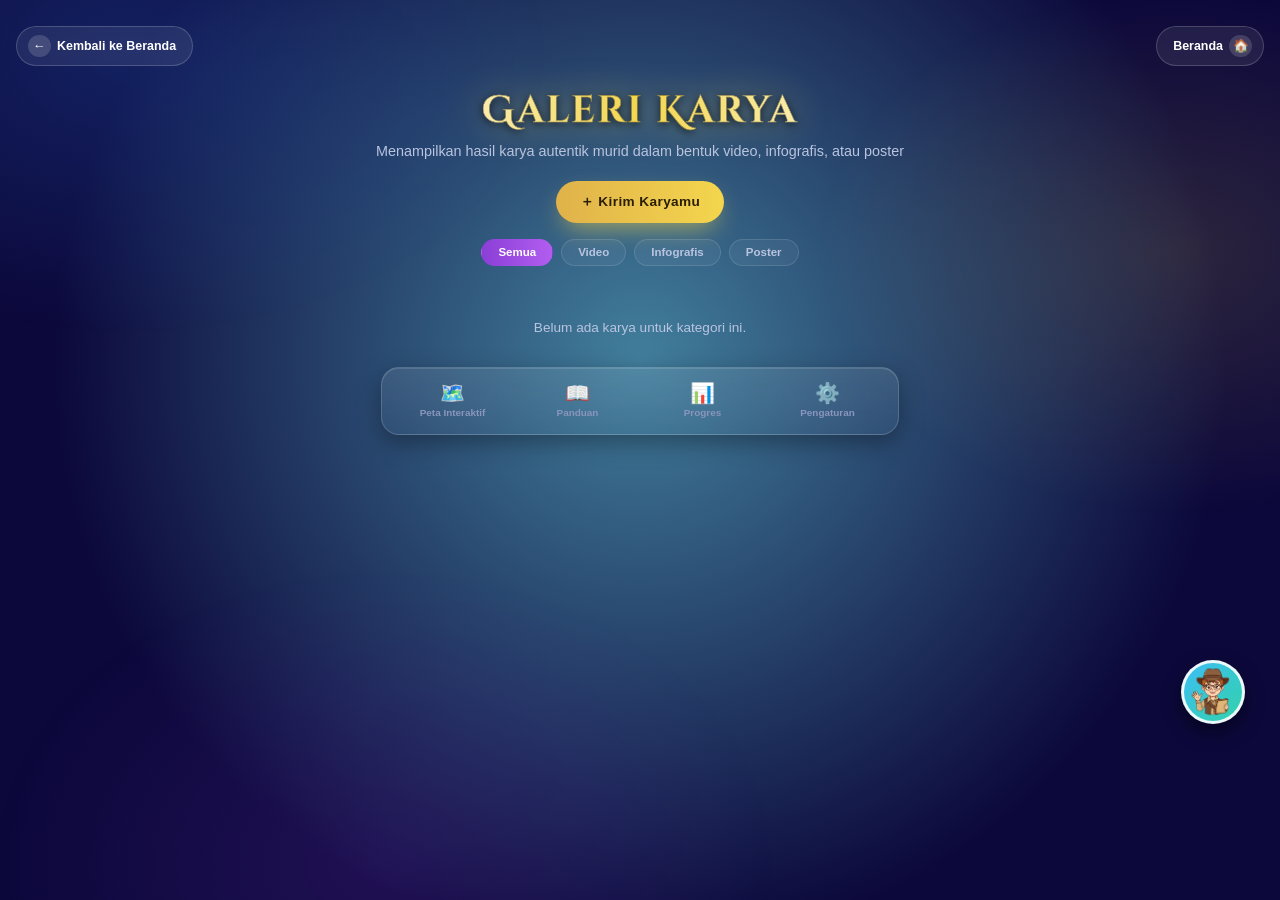
==== commit 0e7f30f8: "Add files via upload" ====
--- a/galeri.html
+++ b/galeri.html
@@ -8,15 +8,52 @@
     <link rel="preconnect" href="https://fonts.googleapis.com">
     <link rel="preconnect" href="https://fonts.gstatic.com" crossorigin>
     <link href="https://fonts.googleapis.com/css2?family=Cinzel:wght@600;800&family=Cinzel+Decorative:wght@700&display=swap" rel="stylesheet">
+    <style>
+      .page-title{ background:linear-gradient(90deg,#fff,#f4d64d,#fff); -webkit-background-clip:text; background-clip:text; -webkit-text-fill-color:transparent; color:transparent; letter-spacing:.05em; }
+      body.page-peta::before{ content:''; position:fixed; inset:0; z-index:-1; pointer-events:none;
+        background:radial-gradient(600px 400px at 10% 6%,rgba(47,124,232,.22),transparent 70%),radial-gradient(520px 380px at 92% 28%,rgba(244,214,77,.14),transparent 70%),radial-gradient(560px 420px at 30% 96%,rgba(139,63,214,.16),transparent 70%); }
+      .kirim-bar{ max-width:900px; margin:0 auto 1rem; display:flex; justify-content:center; }
+      .btn-kirim{ all:unset; cursor:pointer; box-sizing:border-box; padding:.75rem 1.5rem; border-radius:999px; font-weight:800; font-size:.85rem; color:#2a1f05; letter-spacing:.03em;
+        background:linear-gradient(90deg,#e0b24a,#f4d64d); box-shadow:0 10px 26px -8px rgba(244,214,77,.7); transition:transform .2s ease,box-shadow .2s ease; }
+      .btn-kirim:hover{ transform:translateY(-3px); } .btn-kirim:focus-visible{ outline:2px solid #fff; outline-offset:3px; }
+      .gallery-card{ cursor:pointer; transition:transform .25s cubic-bezier(.34,1.56,.64,1),box-shadow .25s ease; }
+      .gallery-card:hover{ transform:translateY(-6px); box-shadow:0 18px 36px -14px rgba(244,214,77,.5); }
+      .gallery-thumb.ada-gambar{ background-size:cover; background-position:center; }
+      .gallery-thumb.ada-gambar .play-icon{ filter:drop-shadow(0 4px 10px rgba(0,0,0,.7)); }
+      dialog.gl-dialog{ border:1px solid rgba(244,214,77,.45); border-radius:20px; padding:0; width:min(560px,94vw); max-height:92vh; overflow:auto; color:#fff;
+        background:linear-gradient(160deg,#16213f,#0c1226); box-shadow:0 30px 80px -10px rgba(0,0,0,.8); }
+      dialog.gl-dialog::backdrop{ background:rgba(4,8,20,.75); backdrop-filter:blur(4px); }
+      dialog.gl-lihat{ width:min(900px,96vw); }
+      .gl-isi{ padding:1.2rem 1.3rem 1.4rem; }
+      .gl-isi h3{ margin:0 0 .8rem; font-family:'Cinzel','Cinzel Decorative',Georgia,serif; font-size:1.1rem; }
+      .gl-tutup{ all:unset; cursor:pointer; position:absolute; right:.7rem; top:.6rem; z-index:2; width:2rem; height:2rem; border-radius:50%; text-align:center; line-height:2rem; background:rgba(255,255,255,.12); }
+      .gl-label{ display:block; margin:.7rem 0 .25rem; font-size:.72rem; font-weight:700; color:#c9d1ee; letter-spacing:.04em; }
+      .gl-isi .hotspot-input{ min-height:0; height:2.5rem; margin:0; resize:none; }
+      .gl-jenis{ display:grid; grid-template-columns:repeat(3,1fr); gap:.5rem; }
+      .gl-jenis label{ cursor:pointer; text-align:center; padding:.6rem .3rem; border-radius:12px; font-size:.74rem; font-weight:700; background:rgba(255,255,255,.06); border:1px solid rgba(255,255,255,.16); }
+      .gl-jenis input{ position:absolute; opacity:0; } .gl-jenis label:has(input:checked){ background:linear-gradient(160deg,rgba(244,214,77,.35),rgba(244,214,77,.1)); border-color:#f4d64d; color:#fff; }
+      .gl-jenis label:has(input:focus-visible){ outline:2px solid #fff; }
+      .gl-info{ margin:.5rem 0 0; font-size:.7rem; color:#9fb0d8; } .gl-pesan{ margin:.8rem 0 0; font-size:.8rem; font-weight:700; min-height:1.2rem; }
+      .gl-pratinjau{ display:none; margin-top:.6rem; max-width:100%; max-height:150px; border-radius:10px; }
+      .gl-kirim{ width:100%; margin-top:1rem; }
+      .gl-media{ width:100%; display:block; background:#000; } .gl-media img{ width:100%; max-height:75vh; object-fit:contain; display:block; }
+      .gl-media iframe{ width:100%; aspect-ratio:16/9; border:0; display:block; }
+      .gl-cap{ padding:.9rem 1.2rem 1.1rem; } .gl-cap h4{ margin:0 0 .2rem; font-size:1rem; } .gl-cap span{ font-size:.75rem; color:#b9c4e0; }
+    </style>
 </head>
 <body class="page-peta">
 
-  <a href="index.html" class="back-link" id="backLink"><span class="back-icon">&larr;</span> Kembali ke Beranda</a>
+  <div class="top-bar">
+    <a href="index.html" class="back-link" id="backLink"><span class="back-icon">&larr;</span> Kembali ke Beranda</a>
+    <a href="index.html" class="home-btn" aria-label="Ke Beranda"><span class="home-teks">Beranda</span> <span class="home-icon">🏠</span></a>
+  </div>
 
   <div class="page-header">
     <h1 class="page-title">Galeri Karya</h1>
     <p class="page-subtitle">Menampilkan hasil karya autentik murid dalam bentuk video, infografis, atau poster</p>
   </div>
+
+  <div class="kirim-bar"><button type="button" class="btn-kirim" id="bukaForm">＋ Kirim Karyamu</button></div>
 
   <div class="gallery-tabs">
     <button class="gallery-tab active" data-type="semua">Semua</button>
@@ -28,76 +65,164 @@
   <div class="gallery-grid" id="galleryGrid"></div>
   <p class="gallery-kosong" id="galleryKosong" hidden>Belum ada karya untuk kategori ini.</p>
 
-  <nav class="bottom-nav">
-    <div class="nav-item"><a href="peta.html" style="all:unset;color:inherit;display:flex;flex-direction:column;align-items:center;gap:.25rem;">🗺️<span>Peta Interaktif</span></a></div>
-    <div class="nav-item"><a href="panduan.html" style="all:unset;color:inherit;display:flex;flex-direction:column;align-items:center;gap:.25rem;">📖<span>Panduan</span></a></div>
-    <div class="nav-item"><a href="papan_skor.html" style="all:unset;color:inherit;display:flex;flex-direction:column;align-items:center;gap:.25rem;">📊<span>Progres</span></a></div>
-    <div class="nav-item"><a href="pengaturan.html" style="all:unset;color:inherit;display:flex;flex-direction:column;align-items:center;gap:.25rem;">⚙️<span>Pengaturan</span></a></div>
-  </nav>
+  <!-- Form kirim karya -->
+  <dialog class="gl-dialog" id="formDlg">
+    <button type="button" class="gl-tutup" id="tutupForm" aria-label="Tutup">✕</button>
+    <div class="gl-isi">
+      <h3>Kirim Karyamu</h3>
+      <span class="gl-label">Jenis karya</span>
+      <div class="gl-jenis">
+        <label><input type="radio" name="jenis" value="poster" checked>🎨 Poster</label>
+        <label><input type="radio" name="jenis" value="infografis">🖼️ Infografis</label>
+        <label><input type="radio" name="jenis" value="video">🎬 Video</label>
+      </div>
+      <label class="gl-label" for="fNama">Nama</label><input class="hotspot-input" id="fNama" maxlength="60" autocomplete="name">
+      <label class="gl-label" for="fKelas">Kelas</label><input class="hotspot-input" id="fKelas" maxlength="20">
+      <label class="gl-label" for="fKelompok">Kelompok</label><input class="hotspot-input" id="fKelompok" maxlength="40" placeholder="Contoh: Kelompok 3">
+      <label class="gl-label" for="fJudul">Judul karya</label><input class="hotspot-input" id="fJudul" maxlength="80">
+      <div id="boxFile">
+        <label class="gl-label" for="fFile">Pilih gambar (JPG / PNG / WEBP)</label><input class="hotspot-input" type="file" id="fFile" accept="image/jpeg,image/png,image/webp" style="padding:.45rem;height:auto;">
+        <img class="gl-pratinjau" id="pratinjau" alt="Pratinjau karya">
+        <p class="gl-info">Gambar otomatis dikecilkan supaya cepat terkirim.</p>
+      </div>
+      <div id="boxLink" hidden>
+        <label class="gl-label" for="fLink">Link YouTube</label><input class="hotspot-input" id="fLink" inputmode="url" placeholder="https://youtu.be/...">
+        <p class="gl-info">Upload videomu ke YouTube dengan mode <b>Tidak Publik (Unlisted)</b>, lalu tempel linknya di sini.</p>
+      </div>
+      <p class="gl-pesan" id="pesan" role="status"></p>
+      <button type="button" class="hotspot-submit gl-kirim" id="btnKirim">Kirim</button>
+    </div>
+  </dialog>
+
+  <!-- Penampil karya -->
+  <dialog class="gl-dialog gl-lihat" id="lihatDlg">
+    <button type="button" class="gl-tutup" id="tutupLihat" aria-label="Tutup">✕</button>
+    <div class="gl-media" id="lihatMedia"></div>
+    <div class="gl-cap"><h4 id="lihatJudul"></h4><span id="lihatMeta"></span></div>
+  </dialog>
+
+  <nav class="bottom-nav"></nav>
 
   <script>
-    /* ============================================================
-       DAFTAR KARYA — tambah karya baru cukup salin satu blok di
-       bawah ini. "type" harus salah satu dari: video, infografis, poster.
-       Ganti isi contoh di bawah dengan karya asli kelompok kamu.
-       ============================================================ */
-    const KARYA = [
-      { type: 'video',      judul: 'Contoh judul video',      kelompok: 'Kelompok 1', ikon: '🎬' },
-      { type: 'infografis', judul: 'Contoh judul infografis',  kelompok: 'Kelompok 2', ikon: '🖼️' },
-      { type: 'poster',     judul: 'Contoh judul poster',      kelompok: 'Kelompok 3', ikon: '🎨' }
-    ];
-
-    function el(tag, cls, text) {
-      const e = document.createElement(tag);
-      if (cls) e.className = cls;
-      if (text !== undefined) e.textContent = text;
-      return e;
-    }
+    /* Isi dengan URL Web App (berakhiran /exec): sama dengan SHEET_URL kalau satu script */
+    const GALERI_URL = 'GANTI_URL_WEB_APP_GALERI';
+    const IKON = { video: '🎬', infografis: '🖼️', poster: '🎨' };
+
+    function el(tag, cls, text) { const e = document.createElement(tag); if (cls) e.className = cls; if (text !== undefined) e.textContent = text; return e; }
+    function idYoutube(u) { const m = /(?:youtu\.be\/|v=|embed\/|shorts\/)([\w-]{11})/.exec(u || ''); return m ? m[1] : ''; }
+    function thumbUrl(k, lebar) {
+      if (k.type === 'video') { const v = idYoutube(k.link); return v ? 'https://i.ytimg.com/vi/' + v + '/hqdefault.jpg' : ''; }
+      return k.id ? 'https://drive.google.com/thumbnail?id=' + encodeURIComponent(k.id) + '&sz=w' + lebar : '';
+    }
+
+    const grid = document.getElementById('galleryGrid');
+    const kosong = document.getElementById('galleryKosong');
+    const lihatDlg = document.getElementById('lihatDlg');
 
     function bangunKartu(k) {
-      const card = el('div', 'gallery-card');
-      card.dataset.type = k.type;
-      const thumb = el('div', 'gallery-thumb', k.ikon);
+      const card = el('div', 'gallery-card'); card.dataset.type = k.type; card.tabIndex = 0; card.setAttribute('role', 'button');
+      const gambar = thumbUrl(k, 600);
+      const thumb = el('div', 'gallery-thumb', gambar ? '' : (IKON[k.type] || '🖼️'));
+      if (gambar) { thumb.classList.add('ada-gambar'); thumb.style.backgroundImage = 'url("' + gambar + '")'; }
       if (k.type === 'video') thumb.appendChild(el('span', 'play-icon', '▶️'));
       card.appendChild(thumb);
-      const body = el('div', 'gallery-body');
-      body.appendChild(el('h4', null, k.judul));
-      body.appendChild(el('div', 'gallery-meta', k.kelompok));
+      const body = el('div', 'gallery-body'); body.appendChild(el('h4', null, k.judul)); body.appendChild(el('div', 'gallery-meta', k.kelompok));
       card.appendChild(body);
+      const buka = () => bukaKarya(k);
+      card.addEventListener('click', buka);
+      card.addEventListener('keydown', e => { if (e.key === 'Enter' || e.key === ' ') { e.preventDefault(); buka(); } });
       return card;
     }
 
-    const grid = document.getElementById('galleryGrid');
-    const kosong = document.getElementById('galleryKosong');
-    KARYA.forEach(k => grid.appendChild(bangunKartu(k)));
-
+    function bukaKarya(k) {
+      const box = document.getElementById('lihatMedia'); box.textContent = '';
+      if (k.type === 'video' && idYoutube(k.link)) {
+        const f = document.createElement('iframe');
+        f.src = 'https://www.youtube-nocookie.com/embed/' + idYoutube(k.link) + '?rel=0';
+        f.allow = 'accelerometer; encrypted-media; picture-in-picture'; f.allowFullscreen = true; f.title = k.judul; box.appendChild(f);
+      } else if (thumbUrl(k, 1600)) {
+        const img = document.createElement('img'); img.src = thumbUrl(k, 1600); img.alt = k.judul; box.appendChild(img);
+      } else { box.appendChild(el('p', 'gl-cap', 'Karya tidak bisa ditampilkan.')); }
+      document.getElementById('lihatJudul').textContent = k.judul;
+      document.getElementById('lihatMeta').textContent = (IKON[k.type] || '') + ' ' + k.type + ' · ' + k.kelompok;
+      lihatDlg.showModal();
+    }
+    lihatDlg.addEventListener('close', () => { document.getElementById('lihatMedia').textContent = ''; });
+    document.getElementById('tutupLihat').addEventListener('click', () => lihatDlg.close());
+
+    let tipeAktif = 'semua';
     function terapkanFilter(type) {
-      let terlihat = 0;
+      tipeAktif = type; let terlihat = 0;
       document.querySelectorAll('.gallery-card').forEach(card => {
         const tampil = type === 'semua' || card.dataset.type === type;
-        card.classList.toggle('hidden', !tampil);
-        if (tampil) terlihat++;
+        card.classList.toggle('hidden', !tampil); if (tampil) terlihat++;
       });
       kosong.hidden = terlihat > 0;
     }
-
-    document.querySelectorAll('.gallery-tab').forEach(tab => {
-      tab.addEventListener('click', () => {
-        document.querySelectorAll('.gallery-tab').forEach(t => t.classList.remove('active'));
-        tab.classList.add('active');
-        terapkanFilter(tab.dataset.type);
-      });
+    document.querySelectorAll('.gallery-tab').forEach(tab => tab.addEventListener('click', () => {
+      document.querySelectorAll('.gallery-tab').forEach(t => t.classList.remove('active')); tab.classList.add('active'); terapkanFilter(tab.dataset.type);
+    }));
+
+    // Ambil karya yang ditandai "ya" di Google Sheet
+    function muatKarya() {
+      if (GALERI_URL.indexOf('GANTI_') === 0) { terapkanFilter(tipeAktif); return; }
+      kosong.textContent = 'Memuat karya...'; kosong.hidden = false;
+      fetch(GALERI_URL + '?aksi=galeri').then(r => r.json()).then(list => {
+        grid.textContent = '';
+        (Array.isArray(list) ? list : []).forEach(k => { if (IKON[k.type]) grid.appendChild(bangunKartu(k)); });
+        kosong.textContent = 'Belum ada karya untuk kategori ini.'; terapkanFilter(tipeAktif);
+      }).catch(() => { kosong.textContent = 'Karya belum bisa dimuat. Periksa internet, lalu muat ulang halaman.'; kosong.hidden = false; });
+    }
+    muatKarya();
+
+    /* ===== Form kirim karya ===== */
+    const formDlg = document.getElementById('formDlg');
+    const f = id => document.getElementById(id);
+    const pesan = f('pesan'), btn = f('btnKirim');
+    let dataGambar = null;
+    try { f('fNama').value = localStorage.getItem('chronos_nama') || ''; f('fKelas').value = localStorage.getItem('chronos_kelas') || ''; f('fKelompok').value = localStorage.getItem('chronos_kelompok') || ''; } catch (e) {}
+    f('bukaForm').addEventListener('click', () => formDlg.showModal());
+    f('tutupForm').addEventListener('click', () => formDlg.close());
+    const jenisDipilih = () => document.querySelector('input[name="jenis"]:checked').value;
+    document.querySelectorAll('input[name="jenis"]').forEach(r => r.addEventListener('change', () => {
+      const v = jenisDipilih() === 'video'; f('boxLink').hidden = !v; f('boxFile').hidden = v;
+    }));
+
+    // Kecilkan gambar (maks 1800px, JPEG) supaya cepat terkirim
+    f('fFile').addEventListener('change', async () => {
+      dataGambar = null; f('pratinjau').style.display = 'none'; const file = f('fFile').files[0]; if (!file) return;
+      try {
+        const bmp = await createImageBitmap(file); const skala = Math.min(1, 1800 / Math.max(bmp.width, bmp.height));
+        const c = document.createElement('canvas'); c.width = Math.round(bmp.width * skala); c.height = Math.round(bmp.height * skala);
+        const g = c.getContext('2d'); g.fillStyle = '#fff'; g.fillRect(0, 0, c.width, c.height); g.drawImage(bmp, 0, 0, c.width, c.height);
+        const url = c.toDataURL('image/jpeg', 0.85); dataGambar = url.split(',')[1];
+        f('pratinjau').src = url; f('pratinjau').style.display = 'block'; pesan.textContent = '';
+      } catch (e) { pesan.style.color = '#f0805a'; pesan.textContent = 'Gambar tidak bisa dibaca. Coba file lain.'; }
     });
 
-    terapkanFilter('semua');
+    btn.addEventListener('click', () => {
+      const d = { aksi: 'karya', jenis: jenisDipilih(), nama: f('fNama').value.trim(), kelas: f('fKelas').value.trim(), kelompok: f('fKelompok').value.trim(), judul: f('fJudul').value.trim() };
+      const salah = m => { pesan.style.color = '#f0805a'; pesan.textContent = m; };
+      if (!d.nama || !d.kelas || !d.kelompok || !d.judul) return salah('Lengkapi nama, kelas, kelompok, dan judul dulu ya.');
+      if (d.jenis === 'video') { d.link = f('fLink').value.trim(); if (!idYoutube(d.link)) return salah('Tempel link YouTube yang benar ya.'); }
+      else { if (!dataGambar) return salah('Pilih gambar karyamu dulu ya.'); d.mime = 'image/jpeg'; d.data = dataGambar; }
+      if (GALERI_URL.indexOf('GANTI_') === 0) return salah('URL Web App galeri belum dipasang di GALERI_URL.');
+      try { localStorage.setItem('chronos_nama', d.nama); localStorage.setItem('chronos_kelas', d.kelas); localStorage.setItem('chronos_kelompok', d.kelompok); } catch (e) {}
+      btn.disabled = true; btn.textContent = 'Mengirim...'; pesan.style.color = '#c9d1ee'; pesan.textContent = '';
+      fetch(GALERI_URL, { method: 'POST', mode: 'no-cors', headers: { 'Content-Type': 'text/plain;charset=utf-8' }, body: JSON.stringify(d) })
+        .then(() => {
+          pesan.style.color = '#6fbf73'; pesan.textContent = 'Terkirim ✓ Karyamu sudah masuk dan akan dilihat gurumu.';
+          btn.textContent = 'Kirim'; btn.disabled = false; f('fJudul').value = ''; f('fLink').value = ''; f('fFile').value = ''; f('pratinjau').style.display = 'none'; dataGambar = null;
+        }).catch(() => { btn.disabled = false; btn.textContent = 'Kirim'; salah('Gagal mengirim. Periksa internet, lalu coba lagi.'); });
+    });
   </script>
 
-
+  <script src="nav.js"></script>
   <script src="app.js"></script>
   <script>
     window.Pemandu && window.Pemandu.set([
       'Ini Galeri Karya. Pakai tab di atas untuk memilih video, infografis, atau poster.',
-      'Lihat karya teman-temanmu, siapa tahu kamu dapat inspirasi untuk karyamu sendiri!'
+      'Lihat karya teman-temanmu, atau klik tombol Kirim Karyamu untuk mengumpulkan karyamu sendiri!'
     ]);
   </script>
 
--- a/style.css
+++ b/style.css
@@ -1225,8 +1225,8 @@
    ============================================ */
 .pemandu-wrap{
   position:fixed;
-  right:1rem;
-  bottom:6.5rem;           /* di atas bottom-nav supaya tidak numpuk */
+  right:clamp(1rem, 4vw, 2.2rem);
+  bottom:clamp(7rem, 20vh, 11rem);   /* agak naik dari pojok bawah, tetap di atas bottom-nav */
   z-index:40;
   display:flex;
   flex-direction:column;
@@ -1248,9 +1248,26 @@
   box-shadow:0 10px 26px rgba(0,0,0,.4);
   cursor:pointer;
   overflow-wrap:anywhere;
+  display:flex;
+  align-items:flex-start;
+  gap:.6rem;
   animation:pemandu-muncul .3s ease both;
 }
 .pemandu-bubble[hidden]{ display:none; }
+.pemandu-bubble-teks{ flex:1; }
+.pemandu-bubble-tutup{
+  flex-shrink:0;
+  width:1.2rem;
+  height:1.2rem;
+  border-radius:50%;
+  display:flex;
+  align-items:center;
+  justify-content:center;
+  font-size:.6rem;
+  color:#241a52;
+  background:rgba(36,26,82,.12);
+}
+.pemandu-bubble:hover .pemandu-bubble-tutup{ background:rgba(36,26,82,.25); }
 /* Ekor bubble menunjuk ke karakter di bawahnya */
 .pemandu-bubble::after{
   content:"";
@@ -1268,6 +1285,10 @@
 
 .pemandu-avatar-btn{
   all:unset;
+  /* WAJIB setelah "all:unset": all:unset mereset pointer-events jadi "ikut induk"
+     (.pemandu-wrap = none), sehingga tombol tidak bisa diklik dan kliknya tembus
+     ke konten di belakangnya. */
+  pointer-events:auto;
   box-sizing:border-box;
   cursor:pointer;
   width:64px;
@@ -1308,7 +1329,7 @@
 }
 
 @media (max-width:420px){
-  .pemandu-wrap{ bottom:6rem; right:.7rem; }
+  .pemandu-wrap{ bottom:clamp(6.5rem, 18vh, 9rem); right:.9rem; }
   .pemandu-avatar-btn{ width:52px; height:52px; }
   .pemandu-bubble{ font-size:.75rem; padding:.6rem .8rem; }
   .pemandu-bubble::after{ right:18px; }
@@ -1317,7 +1338,7 @@
   .pemandu-avatar-btn.bicara, .pemandu-bubble{ animation:none; }
 }
 /* Halaman tanpa bottom-nav (index): karakter boleh lebih ke bawah */
-body:not(.page-peta) .pemandu-wrap{ bottom:1rem; }
+body:not(.page-peta) .pemandu-wrap{ bottom:clamp(2.5rem, 12vh, 5rem); }
 
 /* ============================================
    STYLE YANG SEBELUMNYA BELUM ADA
@@ -1446,4 +1467,625 @@
   font-size:.85rem;
   color:#b9c4e0;
 }
-.gallery-kosong[hidden]{ display:none; }+.gallery-kosong[hidden]{ display:none; }
+
+/* ============================================
+   TANTANGAN MASA KINI — komponen tambahan (tantangan.html)
+   Misi, jalur berpikir 5 langkah, kompetensi, kalimat kunci
+   ============================================ */
+.tm-section, .tm-pemantik, .tm-kunci{
+  max-width:760px;
+  margin:0 auto 1.8rem;
+}
+.tm-label{
+  display:block;
+  font-size:.68rem;
+  font-weight:800;
+  letter-spacing:.08em;
+  text-transform:uppercase;
+  color:#e6b45c;
+  margin-bottom:.5rem;
+}
+.tm-pemantik{
+  text-align:center;
+  padding:1.1rem 1.3rem;
+  border-radius:16px;
+  background:linear-gradient(135deg,rgba(224,67,95,.22),rgba(139,63,214,.2));
+  border:1px solid rgba(255,255,255,.16);
+}
+.tm-quote{
+  margin:0;
+  font-family:'Cinzel',Georgia,serif;
+  font-size:clamp(.95rem,2.8vw,1.15rem);
+  line-height:1.6;
+  color:#fff;
+}
+.tm-heading{
+  display:flex;
+  align-items:center;
+  gap:.6rem;
+  margin:0 0 .9rem;
+  font-family:'Cinzel',Georgia,serif;
+  font-size:1.1rem;
+  color:#fff;
+}
+.tm-num{
+  display:inline-flex;
+  align-items:center;
+  justify-content:center;
+  width:1.7rem;
+  height:1.7rem;
+  border-radius:50%;
+  font-size:.85rem;
+  font-weight:800;
+  color:#1b1440;
+  background:linear-gradient(135deg,#f4d64d,#ffe07a);
+}
+.tm-intro{
+  margin:0 0 .9rem;
+  font-size:.82rem;
+  line-height:1.5;
+  color:#c9d1ee;
+}
+
+/* Kartu misi */
+.tm-missions{
+  display:grid;
+  grid-template-columns:repeat(3,1fr);
+  gap:.7rem;
+  margin-bottom:.9rem;
+}
+.tm-misi{
+  all:unset;
+  box-sizing:border-box;
+  position:relative;
+  cursor:pointer;
+  display:flex;
+  flex-direction:column;
+  align-items:center;
+  gap:.3rem;
+  padding:.9rem .5rem .8rem;
+  border-radius:14px;
+  text-align:center;
+  background:rgba(255,255,255,.05);
+  border:1px solid rgba(255,255,255,.14);
+  color:#dce3ff;
+  transition:transform .15s ease, background .15s ease, border-color .15s ease, box-shadow .15s ease;
+}
+.tm-misi:hover{ transform:translateY(-3px); background:rgba(255,255,255,.1); }
+.tm-misi:focus-visible{ outline:2px solid #fff; outline-offset:2px; }
+.tm-misi-no{
+  position:absolute;
+  top:.45rem; left:.55rem;
+  font-size:.62rem;
+  font-weight:800;
+  color:#8b95bd;
+}
+.tm-misi-ikon{ font-size:1.8rem; line-height:1; }
+.tm-misi-nama{ font-size:.74rem; font-weight:700; }
+.tm-misi.aktif{
+  color:#fff;
+  border-color:var(--a);
+  background:linear-gradient(160deg,color-mix(in srgb,var(--a) 38%,transparent),color-mix(in srgb,var(--b) 14%,transparent));
+  box-shadow:0 6px 18px color-mix(in srgb,var(--a) 40%,transparent);
+}
+.tm-misi.aktif .tm-misi-no{ color:#fff; }
+
+/* Panel detail misi */
+.tm-detail{
+  padding:1.1rem 1.2rem 1.2rem;
+  border-radius:16px;
+  background:rgba(255,255,255,.06);
+  border:1px solid rgba(255,255,255,.14);
+  border-top:4px solid var(--a,#b25df0);
+}
+.tm-detail-judul{
+  margin:0 0 .3rem;
+  font-family:'Cinzel',Georgia,serif;
+  font-size:1.05rem;
+  color:#fff;
+}
+.tm-detail-desk{
+  margin:0 0 .8rem;
+  font-size:.84rem;
+  line-height:1.5;
+  color:#c9d1ee;
+}
+.tm-isu{
+  list-style:none;
+  margin:0 0 .9rem;
+  padding:0;
+  display:flex;
+  flex-wrap:wrap;
+  gap:.4rem;
+}
+.tm-isu li{
+  font-size:.72rem;
+  padding:.3rem .65rem;
+  border-radius:999px;
+  color:#dce3ff;
+  background:rgba(255,255,255,.07);
+  border:1px solid rgba(255,255,255,.14);
+}
+.tm-koneksi{
+  margin:0 0 1rem;
+  padding:.6rem .8rem;
+  font-size:.78rem;
+  line-height:1.5;
+  color:#e9edff;
+  border-left:3px solid var(--b,#4fd1c5);
+  background:rgba(255,255,255,.04);
+  border-radius:0 8px 8px 0;
+}
+.tm-soal{
+  all:unset;
+  box-sizing:border-box;
+  display:block;
+  width:100%;
+  cursor:pointer;
+  margin-bottom:.5rem;
+  padding:.7rem .9rem;
+  font-size:.84rem;
+  font-style:italic;
+  line-height:1.5;
+  color:#dce3ff;
+  border-radius:10px;
+  background:rgba(255,255,255,.05);
+  border:1px solid rgba(255,255,255,.14);
+  transition:background .15s ease, border-color .15s ease;
+}
+.tm-soal:hover{ background:rgba(255,255,255,.1); }
+.tm-soal:focus-visible{ outline:2px solid #fff; outline-offset:2px; }
+.tm-soal.aktif{
+  color:#fff;
+  border-color:var(--b,#4fd1c5);
+  background:linear-gradient(90deg,color-mix(in srgb,var(--a) 30%,transparent),rgba(255,255,255,.05));
+}
+
+/* Progres */
+.tm-progress{
+  display:flex;
+  align-items:center;
+  gap:.7rem;
+  margin-bottom:1rem;
+}
+.tm-progress-bar{
+  flex:1;
+  height:.55rem;
+  border-radius:999px;
+  background:rgba(255,255,255,.1);
+  overflow:hidden;
+}
+.tm-progress-fill{
+  height:100%;
+  width:0;
+  border-radius:999px;
+  background:linear-gradient(90deg,#9be85c,#f4d64d);
+  transition:width .35s ease;
+}
+.tm-progress-text{
+  font-size:.72rem;
+  font-weight:700;
+  color:#e6b45c;
+  white-space:nowrap;
+}
+
+/* Jalur 5 langkah */
+.tm-steps{
+  list-style:none;
+  margin:0;
+  padding:0;
+  display:flex;
+  flex-direction:column;
+}
+.tm-step{
+  position:relative;
+  margin:0 0 .3rem 1.1rem;
+  padding:.9rem 1rem 1rem 1.3rem;
+  border-radius:14px;
+  background:rgba(255,255,255,.05);
+  border:1px solid rgba(255,255,255,.12);
+  transition:border-color .2s ease, background .2s ease;
+}
+/* garis penghubung antar langkah */
+.tm-step::before{
+  content:"";
+  position:absolute;
+  left:-.65rem; top:0; bottom:-.8rem;
+  width:2px;
+  background:linear-gradient(180deg,rgba(255,255,255,.28),rgba(255,255,255,.08));
+}
+.tm-step:last-child::before{ bottom:50%; }
+.tm-step::after{
+  content:"";
+  position:absolute;
+  left:-.9rem; top:1.3rem;
+  width:.55rem; height:.55rem;
+  border-radius:50%;
+  background:#3a4372;
+  border:2px solid rgba(255,255,255,.4);
+}
+.tm-step.selesai{
+  border-color:rgba(155,232,92,.55);
+  background:rgba(155,232,92,.07);
+}
+.tm-step.selesai::after{ background:#9be85c; border-color:#9be85c; }
+.tm-step-kepala{
+  display:flex;
+  flex-wrap:wrap;
+  align-items:baseline;
+  gap:.25rem .6rem;
+  margin-bottom:.55rem;
+}
+.tm-step-ikon{ font-size:1.15rem; }
+.tm-step-judul{
+  font-family:'Cinzel',Georgia,serif;
+  font-size:.9rem;
+  font-weight:800;
+  color:#fff;
+}
+.tm-step-tanya{
+  font-size:.78rem;
+  font-style:italic;
+  color:#b9c4e0;
+}
+.tm-step-isi{ margin-bottom:0; min-height:62px; }
+.tm-step-isi:focus{ outline:2px solid #b25df0; outline-offset:1px; }
+
+/* Kompetensi */
+.tm-kompetensi{ margin-top:1.4rem; }
+.tm-badges{ display:flex; flex-wrap:wrap; gap:.45rem; }
+.tm-badge{
+  font-size:.68rem;
+  line-height:1.35;
+  padding:.4rem .7rem;
+  border-radius:10px;
+  color:#c9d1ee;
+  background:rgba(255,255,255,.05);
+  border:1px solid rgba(255,255,255,.12);
+}
+.tm-badge b{ display:block; color:#fff; font-size:.72rem; }
+
+/* Pesan setelah klik unggah */
+.tm-pesan{
+  margin:.6rem 0 0 !important;
+  font-size:.72rem !important;
+  color:#9be85c !important;
+  background:rgba(155,232,92,.1);
+  border:1px solid rgba(155,232,92,.3);
+  border-radius:8px;
+  padding:.5rem .7rem;
+}
+.tm-pesan[hidden]{ display:none; }
+
+/* Kalimat kunci */
+.tm-kunci{
+  text-align:center;
+  padding:1rem 1.2rem;
+}
+.tm-kunci p{
+  margin:0 0 .4rem;
+  font-family:'Cinzel Decorative','Cinzel',Georgia,serif;
+  font-size:clamp(.95rem,3vw,1.2rem);
+  line-height:1.5;
+  background:linear-gradient(90deg,#9be85c,#f4d64d,#ffe07a);
+  -webkit-background-clip:text;
+  background-clip:text;
+  color:transparent;
+}
+.tm-kunci span{ font-size:.74rem; font-style:italic; color:#8b95bd; }
+
+@media (max-width:520px){
+  .tm-missions{ grid-template-columns:repeat(2,1fr); }
+  .tm-step{ padding:.8rem .8rem .9rem 1.1rem; }
+}
+@media (prefers-reduced-motion:reduce){
+  .tm-misi, .tm-soal, .tm-progress-fill, .tm-step{ transition:none; }
+  .tm-misi:hover{ transform:none; }
+}
+
+/* Kolom identitas + tombol kirim jawaban */
+.tm-identitas{ display:grid; grid-template-columns:2fr 1fr; gap:.6rem; margin-bottom:.9rem; }
+.tm-input{ min-height:0; resize:none; margin-bottom:0; }
+.tm-input:focus{ outline:2px solid #b25df0; outline-offset:1px; }
+.tm-kirim{ margin-top:.9rem; background:linear-gradient(90deg,#3f8f4f,#6fbf73); }
+.tm-kirim:disabled{ opacity:.7; cursor:default; transform:none; }
+.tm-pesan.galat{
+  color:#ff9fb0 !important;
+  background:rgba(224,67,95,.12);
+  border-color:rgba(224,67,95,.4);
+}
+@media (max-width:520px){ .tm-identitas{ grid-template-columns:1fr; } }
+
+/* Tombol kirim + hapus berdampingan */
+.tm-aksi{ display:flex; gap:.6rem; margin-top:.9rem; align-items:stretch; }
+.tm-aksi .tm-kirim{ margin-top:0; flex:1; }
+.tm-hapus{
+  all:unset;
+  box-sizing:border-box;
+  cursor:pointer;
+  padding:.7rem 1rem;
+  border-radius:999px;
+  font-size:.8rem;
+  font-weight:700;
+  color:#ffb3c0;
+  background:rgba(224,67,95,.1);
+  border:1px solid rgba(224,67,95,.45);
+  white-space:nowrap;
+  transition:transform .15s ease, background .15s ease;
+}
+.tm-hapus:hover{ background:rgba(224,67,95,.22); transform:scale(1.03); }
+.tm-hapus:focus-visible{ outline:2px solid #fff; outline-offset:2px; }
+@media (max-width:420px){ .tm-aksi{ flex-direction:column; } .tm-hapus{ text-align:center; } }
+
+/* Menu bawah (dibuat oleh nav.js): seluruh area item bisa dipencet */
+.nav-link{
+  display:flex;
+  flex-direction:column;
+  align-items:center;
+  gap:.25rem;
+  width:100%;
+  padding:.25rem 0;
+  border-radius:10px;
+  color:inherit;
+  text-decoration:none;
+  cursor:pointer;
+  -webkit-tap-highlight-color:transparent;
+  transition:color .15s ease, background .15s ease, transform .15s ease;
+}
+.nav-link:hover{ color:#fff; background:rgba(255,255,255,.08); }
+.nav-link:active{ transform:scale(.94); }
+.nav-link:focus-visible{ outline:2px solid #fff; outline-offset:2px; }
+.nav-item.active .nav-link:hover{ color:#dc9d27; }
+
+/* ============================================
+   MENU BAWAH — animasi (dipakai bersama nav.js)
+   ============================================ */
+.bottom-nav{
+  position:relative;
+  background:linear-gradient(180deg,rgba(255,255,255,.09),rgba(255,255,255,.03));
+  border:1px solid rgba(255,255,255,.16);
+  border-radius:18px;
+  box-shadow:0 8px 24px rgba(0,0,0,.35), inset 0 1px 0 rgba(255,255,255,.12);
+  -webkit-backdrop-filter:blur(10px);
+  backdrop-filter:blur(10px);
+}
+.bottom-nav .nav-item{ position:relative; z-index:1; }
+
+/* Pil emas yang meluncur ke menu aktif */
+.nav-indikator{
+  position:absolute;
+  z-index:0;
+  top:.3rem; bottom:.3rem; left:0;
+  width:0;
+  border-radius:13px;
+  background:linear-gradient(135deg,rgba(220,157,39,.34),rgba(244,214,77,.12));
+  border:1px solid rgba(244,214,77,.55);
+  box-shadow:0 0 16px rgba(220,157,39,.4), inset 0 0 10px rgba(244,214,77,.15);
+  opacity:0;
+  pointer-events:none;
+  transition:transform .38s cubic-bezier(.34,1.45,.5,1), width .38s cubic-bezier(.34,1.45,.5,1), opacity .2s ease;
+}
+
+.nav-link{ background:transparent; }
+.nav-link:hover{ background:transparent; }
+.nav-item .nav-ikon{
+  display:inline-block;
+  font-size:1.25rem;
+  line-height:1;
+  transition:transform .25s cubic-bezier(.34,1.56,.64,1), filter .25s ease;
+}
+.nav-item .nav-link:hover .nav-ikon{ transform:translateY(-3px) scale(1.18) rotate(-6deg); }
+.nav-item .nav-link:active .nav-ikon{ transform:scale(.88); }
+.nav-item span:not(.nav-ikon){ transition:color .2s ease, letter-spacing .2s ease; }
+
+/* Menu aktif: ikon melayang pelan + label menebal */
+.nav-item.active .nav-ikon{
+  filter:drop-shadow(0 0 6px rgba(244,214,77,.7));
+  animation:navMelayang 2.6s ease-in-out infinite;
+}
+.nav-item.active span:not(.nav-ikon){ font-weight:800; color:#f4d64d; }
+
+/* Masuk halaman: menu naik satu per satu */
+.bottom-nav{ animation:navNaik .5s cubic-bezier(.2,.8,.3,1) both; }
+.bottom-nav .nav-item{ animation:navMuncul .45s cubic-bezier(.34,1.56,.64,1) both; animation-delay:calc(.08s + var(--i,0) * .07s); }
+
+@keyframes navNaik{
+  from{ opacity:0; transform:translateY(18px); }
+  to{ opacity:1; transform:none; }
+}
+@keyframes navMuncul{
+  from{ opacity:0; transform:translateY(12px) scale(.8); }
+  to{ opacity:1; transform:none; }
+}
+@keyframes navMelayang{
+  0%,100%{ transform:translateY(0); }
+  50%{ transform:translateY(-3px); }
+}
+
+@media (prefers-reduced-motion:reduce){
+  .bottom-nav, .bottom-nav .nav-item, .nav-item.active .nav-ikon{ animation:none; }
+  .nav-indikator, .nav-item .nav-ikon, .nav-item span:not(.nav-ikon){ transition:none; }
+  .nav-item .nav-link:hover .nav-ikon{ transform:none; }
+}
+
+/* ============================================
+   Reset papan skor (papan_skor.html)
+   ============================================ */
+.rs-bawah{ text-align:center; margin-top:1.2rem; }
+.rs-buka{
+  all:unset;
+  box-sizing:border-box;
+  cursor:pointer;
+  padding:.5rem 1rem;
+  border-radius:999px;
+  font-size:.74rem;
+  font-weight:700;
+  color:#ffb3c0;
+  background:rgba(224,67,95,.08);
+  border:1px solid rgba(224,67,95,.4);
+  transition:background .15s ease;
+}
+.rs-buka:hover{ background:rgba(224,67,95,.2); }
+.rs-buka:focus-visible{ outline:2px solid #fff; outline-offset:2px; }
+
+.rs-lapis{
+  position:fixed;
+  inset:0;
+  z-index:1000;
+  display:flex;
+  align-items:center;
+  justify-content:center;
+  padding:1rem;
+  background:rgba(8,6,28,.75);
+  -webkit-backdrop-filter:blur(4px);
+  backdrop-filter:blur(4px);
+}
+.rs-lapis[hidden]{ display:none; }
+.rs-kartu{
+  width:100%;
+  max-width:380px;
+  padding:1.3rem 1.3rem 1.2rem;
+  border-radius:18px;
+  background:linear-gradient(160deg,#241a52,#15103a);
+  border:1px solid rgba(224,67,95,.5);
+  box-shadow:0 18px 50px rgba(0,0,0,.6);
+  animation:rsMuncul .25s cubic-bezier(.34,1.56,.64,1) both;
+}
+.rs-kartu h3{ margin:0 0 .5rem; font-family:'Cinzel',Georgia,serif; font-size:1.05rem; color:#fff; }
+.rs-kartu p{ margin:0 0 .8rem; font-size:.8rem; line-height:1.5; color:#c9d1ee; }
+.rs-kartu .kuis-input{ width:100%; box-sizing:border-box; }
+.rs-pesan{ margin:.6rem 0 0 !important; font-size:.76rem !important; color:#9be85c !important; }
+.rs-pesan.galat{ color:#ff9fb0 !important; }
+.rs-pesan[hidden]{ display:none; }
+.rs-tombol{ display:flex; gap:.6rem; margin-top:1rem; }
+.rs-tombol button{
+  all:unset;
+  box-sizing:border-box;
+  flex:1;
+  text-align:center;
+  cursor:pointer;
+  padding:.65rem .8rem;
+  border-radius:999px;
+  font-size:.8rem;
+  font-weight:700;
+}
+.rs-batal{ color:#dce3ff; background:rgba(255,255,255,.08); border:1px solid rgba(255,255,255,.2); }
+.rs-hapus{ color:#fff; background:linear-gradient(90deg,#e0435f,#ef6f8c); }
+.rs-hapus:disabled{ opacity:.65; cursor:default; }
+.rs-tombol button:focus-visible{ outline:2px solid #fff; outline-offset:2px; }
+@keyframes rsMuncul{ from{ opacity:0; transform:translateY(14px) scale(.94); } to{ opacity:1; transform:none; } }
+@media (prefers-reduced-motion:reduce){ .rs-kartu{ animation:none; } }
+
+/* Pilihan data yang direset */
+.rs-pilihan{ display:flex; flex-direction:column; gap:.35rem; margin:0 0 .9rem; }
+.rs-pilihan label{
+  display:flex; align-items:center; gap:.55rem;
+  padding:.5rem .7rem;
+  font-size:.8rem; color:#dce3ff;
+  border-radius:10px;
+  background:rgba(255,255,255,.05);
+  border:1px solid rgba(255,255,255,.14);
+  cursor:pointer;
+}
+.rs-pilihan label:has(input:checked){ border-color:rgba(224,67,95,.7); background:rgba(224,67,95,.14); color:#fff; }
+.rs-pilihan input{ accent-color:#e0435f; }
+
+/* ============================================
+   Nama wajib diisi (kuis.html & tantangan.html)
+   ============================================ */
+.kocok{ animation:kocokNama .38s ease; }
+@keyframes kocokNama{
+  0%,100%{ transform:translateX(0); }
+  20%{ transform:translateX(-7px); }
+  40%{ transform:translateX(7px); }
+  60%{ transform:translateX(-5px); }
+  80%{ transform:translateX(5px); }
+}
+.kuis-input.kocok, .tm-input.kocok{ border-color:#e0435f !important; box-shadow:0 0 0 3px rgba(224,67,95,.3); }
+
+.kuis-wajib{ font-weight:600; font-size:.68rem; color:#ff9fb0; letter-spacing:0; text-transform:none; }
+.kuis-pesan-nama{
+  margin:.45rem 0 .2rem;
+  padding:.5rem .7rem;
+  font-size:.76rem;
+  line-height:1.4;
+  color:#ffb3c0;
+  background:rgba(224,67,95,.12);
+  border:1px solid rgba(224,67,95,.4);
+  border-radius:8px;
+}
+.kuis-pesan-nama[hidden]{ display:none; }
+#daftarTopik.terkunci .kuis-topik-btn{ opacity:.45; filter:saturate(.5); }
+
+.tm-kunci-info{
+  margin:0 0 .9rem;
+  padding:.5rem .8rem;
+  font-size:.76rem;
+  color:#ffd98a;
+  background:rgba(244,214,77,.1);
+  border:1px solid rgba(244,214,77,.35);
+  border-radius:10px;
+}
+.tm-kunci-info[hidden]{ display:none; }
+.tm-steps{ position:relative; }
+.tm-terkunci::after{ content:""; position:absolute; inset:0; cursor:not-allowed; }
+.tm-terkunci .tm-step{ opacity:.5; }
+.tm-step-isi:disabled{ cursor:not-allowed; }
+@media (prefers-reduced-motion:reduce){ .kocok{ animation:none; } }
+
+/* Tombol menu: Jejak Nenek Moyang (misi.html) */
+.btn-misi-nenek-moyang{ background:linear-gradient(90deg,#3f8f4f,#6fbf73); }
+.btn-misi-nenek-moyang .icon-circle{ color:#3f8f4f; }
+
+/* ===== Bar atas: tombol kembali (kiri) + tombol Beranda (kanan) ===== */
+.top-bar{
+  display:flex;
+  align-items:center;
+  justify-content:space-between;
+  gap:.6rem;
+  margin-bottom:1.2rem;
+}
+.top-bar .back-link{ margin-bottom:0; min-width:0; }
+
+.home-btn{
+  flex-shrink:0;
+  display:inline-flex;
+  align-items:center;
+  gap:.4rem;
+  color:#fff;
+  text-decoration:none;
+  font-size:.78rem;
+  font-weight:700;
+  white-space:nowrap;
+  padding:.5rem .7rem .5rem 1rem;
+  border-radius:999px;
+  background:rgba(255,255,255,.08);
+  border:1px solid rgba(255,255,255,.18);
+  backdrop-filter:blur(6px);
+  transition:transform .15s ease, background .15s ease, box-shadow .15s ease;
+}
+.home-btn .home-icon{
+  display:flex;
+  align-items:center;
+  justify-content:center;
+  width:1.4rem;
+  height:1.4rem;
+  border-radius:50%;
+  background:rgba(255,255,255,.15);
+  font-size:.8rem;
+  transition:transform .15s ease;
+}
+.home-btn:hover{
+  background:rgba(255,255,255,.16);
+  box-shadow:0 4px 14px rgba(0,0,0,.3);
+  transform:translateX(2px);
+}
+.home-btn:hover .home-icon{ transform:scale(1.15); }
+.home-btn:active{ transform:scale(.96); }
+
+/* layar sangat sempit: tombol Beranda jadi ikon saja supaya tidak berdesakan */
+@media (max-width:380px){
+  .home-btn{ padding:.5rem; }
+  .home-btn .home-teks{ display:none; }
+}
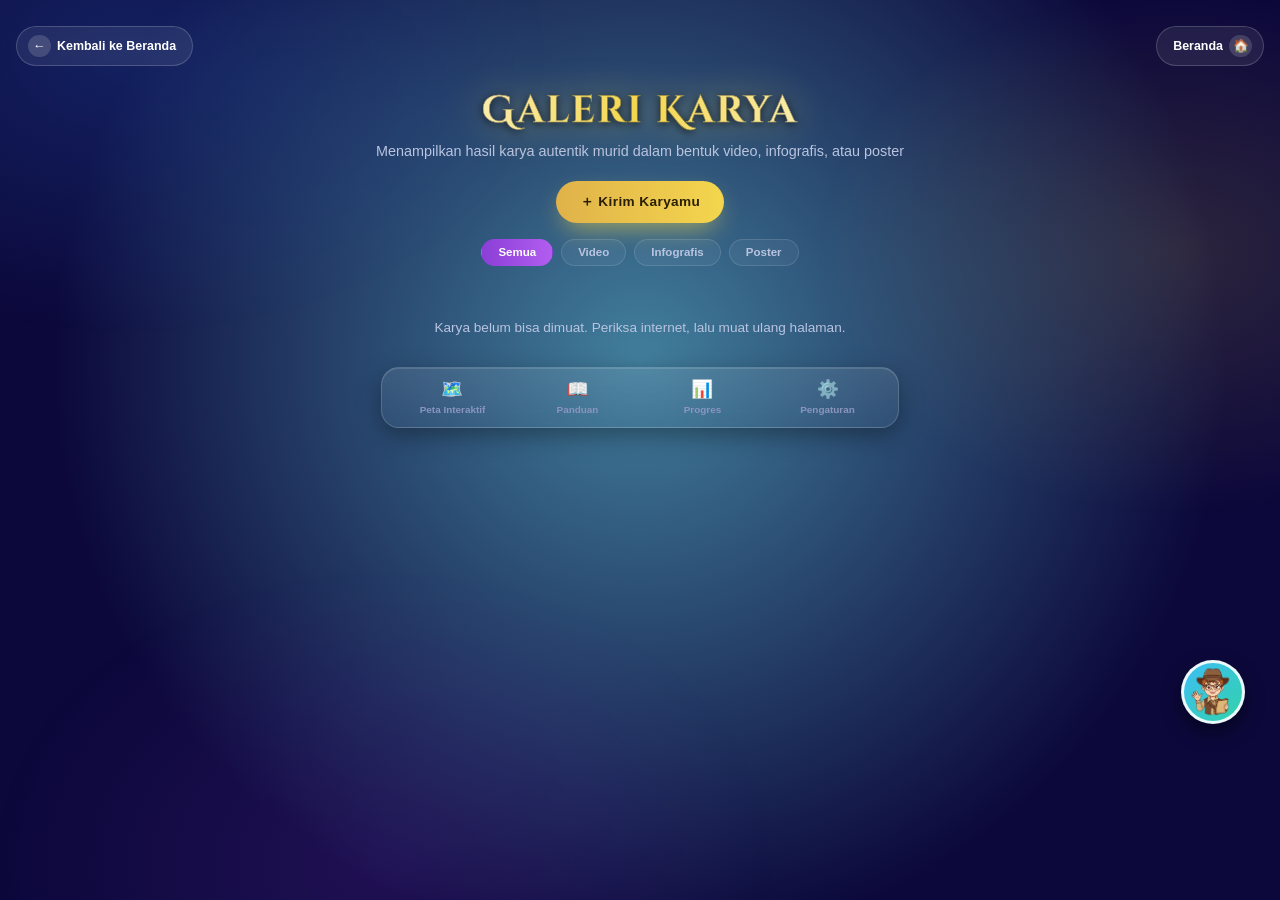
==== commit fab8c2e3: "Add files via upload" ====
--- a/galeri.html
+++ b/galeri.html
@@ -101,11 +101,16 @@
     <div class="gl-cap"><h4 id="lihatJudul"></h4><span id="lihatMeta"></span></div>
   </dialog>
 
-  <nav class="bottom-nav"></nav>
+  <nav class="bottom-nav">
+    <div class="nav-item"><a href="peta.html" style="all:unset;color:inherit;display:flex;flex-direction:column;align-items:center;gap:.25rem;">🗺️<span>Peta Interaktif</span></a></div>
+    <div class="nav-item"><a href="panduan.html" style="all:unset;color:inherit;display:flex;flex-direction:column;align-items:center;gap:.25rem;">📖<span>Panduan</span></a></div>
+    <div class="nav-item"><a href="papan_skor.html" style="all:unset;color:inherit;display:flex;flex-direction:column;align-items:center;gap:.25rem;">📊<span>Progres</span></a></div>
+    <div class="nav-item"><a href="pengaturan.html" style="all:unset;color:inherit;display:flex;flex-direction:column;align-items:center;gap:.25rem;">⚙️<span>Pengaturan</span></a></div>
+  </nav>
 
   <script>
-    /* Isi dengan URL Web App (berakhiran /exec): sama dengan SHEET_URL kalau satu script */
-    const GALERI_URL = 'GANTI_URL_WEB_APP_GALERI';
+    /* Tempel URL Web App (berakhiran /exec) dari galeri-apps-script.gs di sini */
+    const GALERI_URL = 'https://script.google.com/macros/s/AKfycbx0U0iV280vs7M_yxxcd6gqxmzNwcKXmNofRDc_C-9bDvC9ewUIxPB51kHiosIDfu64/exec';
     const IKON = { video: '🎬', infografis: '🖼️', poster: '🎨' };
 
     function el(tag, cls, text) { const e = document.createElement(tag); if (cls) e.className = cls; if (text !== undefined) e.textContent = text; return e; }
@@ -167,7 +172,7 @@
     function muatKarya() {
       if (GALERI_URL.indexOf('GANTI_') === 0) { terapkanFilter(tipeAktif); return; }
       kosong.textContent = 'Memuat karya...'; kosong.hidden = false;
-      fetch(GALERI_URL + '?aksi=galeri').then(r => r.json()).then(list => {
+      fetch(GALERI_URL).then(r => r.json()).then(list => {
         grid.textContent = '';
         (Array.isArray(list) ? list : []).forEach(k => { if (IKON[k.type]) grid.appendChild(bangunKartu(k)); });
         kosong.textContent = 'Belum ada karya untuk kategori ini.'; terapkanFilter(tipeAktif);
@@ -217,7 +222,6 @@
     });
   </script>
 
-  <script src="nav.js"></script>
   <script src="app.js"></script>
   <script>
     window.Pemandu && window.Pemandu.set([
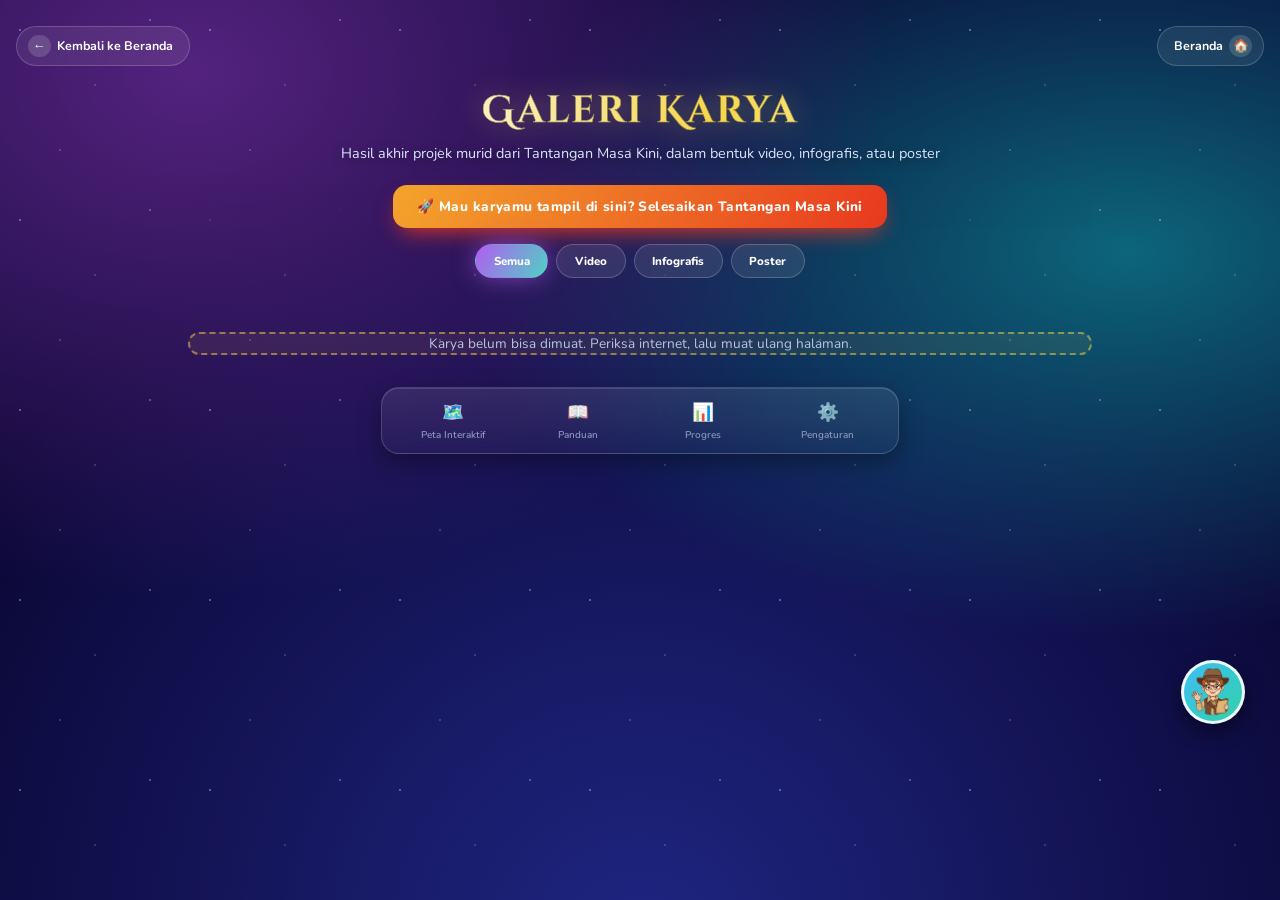
==== commit bc21a575: "Add files via upload" ====
--- a/galeri.html
+++ b/galeri.html
@@ -40,6 +40,8 @@
       .gl-media iframe{ width:100%; aspect-ratio:16/9; border:0; display:block; }
       .gl-cap{ padding:.9rem 1.2rem 1.1rem; } .gl-cap h4{ margin:0 0 .2rem; font-size:1rem; } .gl-cap span{ font-size:.75rem; color:#b9c4e0; }
     </style>
+<link href="https://fonts.googleapis.com/css2?family=Nunito:wght@600;700;800&display=swap" rel="stylesheet">
+<link rel="stylesheet" href="plus.css" />
 </head>
 <body class="page-peta">
 
@@ -50,10 +52,10 @@
 
   <div class="page-header">
     <h1 class="page-title">Galeri Karya</h1>
-    <p class="page-subtitle">Menampilkan hasil karya autentik murid dalam bentuk video, infografis, atau poster</p>
+    <p class="page-subtitle">Hasil akhir projek murid dari Tantangan Masa Kini, dalam bentuk video, infografis, atau poster</p>
   </div>
 
-  <div class="kirim-bar"><button type="button" class="btn-kirim" id="bukaForm">＋ Kirim Karyamu</button></div>
+  <div class="kirim-bar"><a class="btn-kirim" href="tantangan.html">🚀 Mau karyamu tampil di sini? Selesaikan Tantangan Masa Kini</a></div>
 
   <div class="gallery-tabs">
     <button class="gallery-tab active" data-type="semua">Semua</button>
@@ -63,36 +65,7 @@
   </div>
 
   <div class="gallery-grid" id="galleryGrid"></div>
-  <p class="gallery-kosong" id="galleryKosong" hidden>Belum ada karya untuk kategori ini.</p>
-
-  <!-- Form kirim karya -->
-  <dialog class="gl-dialog" id="formDlg">
-    <button type="button" class="gl-tutup" id="tutupForm" aria-label="Tutup">✕</button>
-    <div class="gl-isi">
-      <h3>Kirim Karyamu</h3>
-      <span class="gl-label">Jenis karya</span>
-      <div class="gl-jenis">
-        <label><input type="radio" name="jenis" value="poster" checked>🎨 Poster</label>
-        <label><input type="radio" name="jenis" value="infografis">🖼️ Infografis</label>
-        <label><input type="radio" name="jenis" value="video">🎬 Video</label>
-      </div>
-      <label class="gl-label" for="fNama">Nama</label><input class="hotspot-input" id="fNama" maxlength="60" autocomplete="name">
-      <label class="gl-label" for="fKelas">Kelas</label><input class="hotspot-input" id="fKelas" maxlength="20">
-      <label class="gl-label" for="fKelompok">Kelompok</label><input class="hotspot-input" id="fKelompok" maxlength="40" placeholder="Contoh: Kelompok 3">
-      <label class="gl-label" for="fJudul">Judul karya</label><input class="hotspot-input" id="fJudul" maxlength="80">
-      <div id="boxFile">
-        <label class="gl-label" for="fFile">Pilih gambar (JPG / PNG / WEBP)</label><input class="hotspot-input" type="file" id="fFile" accept="image/jpeg,image/png,image/webp" style="padding:.45rem;height:auto;">
-        <img class="gl-pratinjau" id="pratinjau" alt="Pratinjau karya">
-        <p class="gl-info">Gambar otomatis dikecilkan supaya cepat terkirim.</p>
-      </div>
-      <div id="boxLink" hidden>
-        <label class="gl-label" for="fLink">Link YouTube</label><input class="hotspot-input" id="fLink" inputmode="url" placeholder="https://youtu.be/...">
-        <p class="gl-info">Upload videomu ke YouTube dengan mode <b>Tidak Publik (Unlisted)</b>, lalu tempel linknya di sini.</p>
-      </div>
-      <p class="gl-pesan" id="pesan" role="status"></p>
-      <button type="button" class="hotspot-submit gl-kirim" id="btnKirim">Kirim</button>
-    </div>
-  </dialog>
+  <p class="gallery-kosong" id="galleryKosong" hidden>Belum ada karya untuk kategori ini. Selesaikan Tantangan Masa Kini lalu unggah karyamu!</p>
 
   <!-- Penampil karya -->
   <dialog class="gl-dialog gl-lihat" id="lihatDlg">
@@ -175,60 +148,21 @@
       fetch(GALERI_URL).then(r => r.json()).then(list => {
         grid.textContent = '';
         (Array.isArray(list) ? list : []).forEach(k => { if (IKON[k.type]) grid.appendChild(bangunKartu(k)); });
-        kosong.textContent = 'Belum ada karya untuk kategori ini.'; terapkanFilter(tipeAktif);
+        kosong.textContent = 'Belum ada karya untuk kategori ini. Selesaikan Tantangan Masa Kini lalu unggah karyamu!'; terapkanFilter(tipeAktif);
       }).catch(() => { kosong.textContent = 'Karya belum bisa dimuat. Periksa internet, lalu muat ulang halaman.'; kosong.hidden = false; });
     }
     muatKarya();
 
-    /* ===== Form kirim karya ===== */
-    const formDlg = document.getElementById('formDlg');
-    const f = id => document.getElementById(id);
-    const pesan = f('pesan'), btn = f('btnKirim');
-    let dataGambar = null;
-    try { f('fNama').value = localStorage.getItem('chronos_nama') || ''; f('fKelas').value = localStorage.getItem('chronos_kelas') || ''; f('fKelompok').value = localStorage.getItem('chronos_kelompok') || ''; } catch (e) {}
-    f('bukaForm').addEventListener('click', () => formDlg.showModal());
-    f('tutupForm').addEventListener('click', () => formDlg.close());
-    const jenisDipilih = () => document.querySelector('input[name="jenis"]:checked').value;
-    document.querySelectorAll('input[name="jenis"]').forEach(r => r.addEventListener('change', () => {
-      const v = jenisDipilih() === 'video'; f('boxLink').hidden = !v; f('boxFile').hidden = v;
-    }));
-
-    // Kecilkan gambar (maks 1800px, JPEG) supaya cepat terkirim
-    f('fFile').addEventListener('change', async () => {
-      dataGambar = null; f('pratinjau').style.display = 'none'; const file = f('fFile').files[0]; if (!file) return;
-      try {
-        const bmp = await createImageBitmap(file); const skala = Math.min(1, 1800 / Math.max(bmp.width, bmp.height));
-        const c = document.createElement('canvas'); c.width = Math.round(bmp.width * skala); c.height = Math.round(bmp.height * skala);
-        const g = c.getContext('2d'); g.fillStyle = '#fff'; g.fillRect(0, 0, c.width, c.height); g.drawImage(bmp, 0, 0, c.width, c.height);
-        const url = c.toDataURL('image/jpeg', 0.85); dataGambar = url.split(',')[1];
-        f('pratinjau').src = url; f('pratinjau').style.display = 'block'; pesan.textContent = '';
-      } catch (e) { pesan.style.color = '#f0805a'; pesan.textContent = 'Gambar tidak bisa dibaca. Coba file lain.'; }
-    });
-
-    btn.addEventListener('click', () => {
-      const d = { aksi: 'karya', jenis: jenisDipilih(), nama: f('fNama').value.trim(), kelas: f('fKelas').value.trim(), kelompok: f('fKelompok').value.trim(), judul: f('fJudul').value.trim() };
-      const salah = m => { pesan.style.color = '#f0805a'; pesan.textContent = m; };
-      if (!d.nama || !d.kelas || !d.kelompok || !d.judul) return salah('Lengkapi nama, kelas, kelompok, dan judul dulu ya.');
-      if (d.jenis === 'video') { d.link = f('fLink').value.trim(); if (!idYoutube(d.link)) return salah('Tempel link YouTube yang benar ya.'); }
-      else { if (!dataGambar) return salah('Pilih gambar karyamu dulu ya.'); d.mime = 'image/jpeg'; d.data = dataGambar; }
-      if (GALERI_URL.indexOf('GANTI_') === 0) return salah('URL Web App galeri belum dipasang di GALERI_URL.');
-      try { localStorage.setItem('chronos_nama', d.nama); localStorage.setItem('chronos_kelas', d.kelas); localStorage.setItem('chronos_kelompok', d.kelompok); } catch (e) {}
-      btn.disabled = true; btn.textContent = 'Mengirim...'; pesan.style.color = '#c9d1ee'; pesan.textContent = '';
-      fetch(GALERI_URL, { method: 'POST', mode: 'no-cors', headers: { 'Content-Type': 'text/plain;charset=utf-8' }, body: JSON.stringify(d) })
-        .then(() => {
-          pesan.style.color = '#6fbf73'; pesan.textContent = 'Terkirim ✓ Karyamu sudah masuk dan akan dilihat gurumu.';
-          btn.textContent = 'Kirim'; btn.disabled = false; f('fJudul').value = ''; f('fLink').value = ''; f('fFile').value = ''; f('pratinjau').style.display = 'none'; dataGambar = null;
-        }).catch(() => { btn.disabled = false; btn.textContent = 'Kirim'; salah('Gagal mengirim. Periksa internet, lalu coba lagi.'); });
-    });
-  </script>
+    </script>
 
   <script src="app.js"></script>
   <script>
     window.Pemandu && window.Pemandu.set([
       'Ini Galeri Karya. Pakai tab di atas untuk memilih video, infografis, atau poster.',
-      'Lihat karya teman-temanmu, atau klik tombol Kirim Karyamu untuk mengumpulkan karyamu sendiri!'
+      'Karya di sini berasal dari Tantangan Masa Kini. Selesaikan tantanganmu, unggah karyamu di sana, dan karyamu akan muncul di galeri ini!'
     ]);
   </script>
 
+<script src="plus.js" defer></script>
 </body>
 </html>
--- a/style.css
+++ b/style.css
@@ -2088,4 +2088,224 @@
 @media (max-width:380px){
   .home-btn{ padding:.5rem; }
   .home-btn .home-teks{ display:none; }
+}
+
+/* ============================================================
+   HALAMAN UTAMA (index.html) — tampilan baru.
+   Semua aturan diawali body.page-home supaya halaman lain
+   yang memakai style.css ini tidak ikut berubah.
+   ============================================================ */
+/* ============================================================
+   TAMPILAN HALAMAN UTAMA — semua aturan diawali body.page-home
+   supaya tidak mengubah halaman lain yang memakai style.css.
+   ============================================================ */
+html:has(body.page-home){ height:auto; min-height:100%; }   /* latar mengikuti tinggi isi halaman */
+body.page-home{
+  font-family:'Nunito',-apple-system,BlinkMacSystemFont,"Segoe UI",Roboto,sans-serif;
+  background:
+    radial-gradient(800px 560px at 12% 8%,  rgba(139,63,214,.38), transparent 62%),
+    radial-gradient(760px 560px at 92% 28%, rgba(31,163,155,.30), transparent 62%),
+    radial-gradient(900px 600px at 50% 112%, rgba(66,127,157,.45), transparent 62%),
+    linear-gradient(180deg,#0c083b 0%,#130d52 55%,#0a1f3d 100%);
+  background-color:#0a1f3d;
+  background-repeat:no-repeat;            /* cegah garis sambungan saat halaman di-scroll */
+  background-attachment:scroll;           /* "fixed" sering rusak di HP */
+  gap:1.3rem;
+  padding:4.8rem 1rem 8rem;               /* bawah lega untuk gelembung pemandu */
+}
+
+/* bintang berkelip (lapisan statis, ringan) */
+body.page-home::before{
+  content:""; position:fixed; inset:auto; left:0; top:0;
+  width:2px; height:2px; background:transparent; z-index:0; pointer-events:none;
+  box-shadow:41vw 19vh 0 rgba(255,255,255,.6),83vw 6vh 0 rgba(255,255,255,.9),68vw 12vh 0 rgba(255,255,255,.6),74vw 7vh 0 rgba(190,220,255,.8),27vw 4vh 0 rgba(255,255,255,.9),55vw 53vh 0 rgba(255,255,255,.9),30vw 11vh 0 rgba(190,220,255,.8),54vw 7vh 0 rgba(190,220,255,.8),15vw 28vh 0 rgba(190,220,255,.8),80vw 74vh 0 rgba(255,255,255,.9),73vw 74vh 0 rgba(255,255,255,.6),6vw 28vh 0 rgba(255,255,255,.9),71vw 17vh 0 rgba(255,255,255,.6),53vw 18vh 0 rgba(190,220,255,.8),15vw 73vh 0 rgba(255,255,255,.6),71vw 87vh 0 rgba(255,255,255,.9),13vw 74vh 0 rgba(190,220,255,.8),81vw 24vh 0 rgba(255,255,255,.6),12vw 70vh 0 rgba(190,220,255,.8),8vw 72vh 0 rgba(255,255,255,.9),79vw 26vh 0 rgba(255,255,255,.6),87vw 68vh 0 rgba(255,255,255,.6),99vw 40vh 0 rgba(255,255,255,.6),74vw 58vh 0 rgba(255,255,255,.6),38vw 31vh 0 rgba(255,255,255,.9),89vw 99vh 0 rgba(255,255,255,.9),10vw 73vh 0 rgba(255,255,255,.6),67vw 63vh 0 rgba(255,255,255,.6),93vw 57vh 0 rgba(255,255,255,.6),77vw 9vh 0 rgba(255,255,255,.9),65vw 53vh 0 rgba(255,255,255,.9),96vw 43vh 0 rgba(255,255,255,.9),62vw 53vh 0 rgba(255,255,255,.9),85vw 9vh 0 rgba(190,220,255,.8),73vw 40vh 0 rgba(255,255,255,.6),88vw 44vh 0 rgba(190,220,255,.8),63vw 74vh 0 rgba(255,255,255,.6),8vw 11vh 0 rgba(255,255,255,.6),60vw 89vh 0 rgba(190,220,255,.8),8vw 7vh 0 rgba(190,220,255,.8),89vw 39vh 0 rgba(190,220,255,.8),73vw 87vh 0 rgba(255,255,255,.6),36vw 91vh 0 rgba(255,255,255,.6),85vw 44vh 0 rgba(255,255,255,.9),59vw 45vh 0 rgba(255,255,255,.9),78vw 14vh 0 rgba(255,255,255,.6),7vw 27vh 0 rgba(255,255,255,.6),16vw 94vh 0 rgba(255,255,255,.9),50vw 50vh 0 rgba(255,255,255,.6),10vw 21vh 0 rgba(255,255,255,.6),51vw 70vh 0 rgba(255,255,255,.6),17vw 55vh 0 rgba(190,220,255,.8),35vw 90vh 0 rgba(255,255,255,.6),45vw 87vh 0 rgba(255,255,255,.6),29vw 19vh 0 rgba(255,255,255,.9);
+  animation:twinkle 5s ease-in-out infinite alternate;
+}
+body.page-home::after{
+  content:""; position:fixed; left:0; top:0; width:3px; height:3px; border-radius:50%;
+  background:transparent; z-index:0; pointer-events:none;
+  box-shadow:22vw 19vh 0 rgba(255,236,160,.85),84vw 29vh 0 rgba(255,236,160,.85),62vw 75vh 0 rgba(255,236,160,.85),33vw 36vh 0 rgba(255,236,160,.85),18vw 53vh 0 rgba(255,255,255,.7),78vw 72vh 0 rgba(255,255,255,.7),16vw 88vh 0 rgba(255,236,160,.85),58vw 99vh 0 rgba(255,255,255,.7),50vw 51vh 0 rgba(255,255,255,.7),13vw 61vh 0 rgba(255,255,255,.7),7vw 24vh 0 rgba(255,236,160,.85),26vw 56vh 0 rgba(255,236,160,.85),14vw 43vh 0 rgba(255,236,160,.85),13vw 0vh 0 rgba(255,236,160,.85),68vw 12vh 0 rgba(255,255,255,.7),78vw 3vh 0 rgba(255,236,160,.85),26vw 78vh 0 rgba(255,255,255,.7),19vw 81vh 0 rgba(255,255,255,.7),44vw 77vh 0 rgba(255,255,255,.7),60vw 15vh 0 rgba(255,236,160,.85),62vw 59vh 0 rgba(255,255,255,.7),61vw 39vh 0 rgba(255,236,160,.85),18vw 13vh 0 rgba(255,255,255,.7),94vw 33vh 0 rgba(255,255,255,.7),88vw 20vh 0 rgba(255,236,160,.85),26vw 67vh 0 rgba(255,255,255,.7),18vw 88vh 0 rgba(255,236,160,.85),97vw 67vh 0 rgba(255,255,255,.7),82vw 11vh 0 rgba(255,255,255,.7),66vw 46vh 0 rgba(255,236,160,.85),45vw 98vh 0 rgba(255,236,160,.85),68vw 69vh 0 rgba(255,255,255,.7),81vw 28vh 0 rgba(255,236,160,.85),30vw 51vh 0 rgba(255,236,160,.85),25vw 66vh 0 rgba(255,255,255,.7);
+  animation:twinkle 3.4s ease-in-out -1.7s infinite alternate;
+}
+@keyframes twinkle{ from{opacity:.25} to{opacity:1} }
+
+/* ---------- dekorasi latar ---------- */
+.bg{ position:fixed; inset:0; overflow:hidden; pointer-events:none; z-index:0; }
+.orb{ position:absolute; border-radius:50%; filter:blur(60px); opacity:.5; animation:drift 14s ease-in-out infinite alternate; }
+.orb.o1{ width:46vmax; height:46vmax; left:-14vmax; top:-12vmax; background:#6a2fd0; }
+.orb.o2{ width:40vmax; height:40vmax; right:-12vmax; bottom:-10vmax; background:#1fa39b; animation-delay:-6s; }
+@keyframes drift{ from{ transform:translate3d(0,0,0) } to{ transform:translate3d(3vmax,2vmax,0) scale(1.08) } }
+
+.relic{ position:absolute; font-size:clamp(1.6rem,4vw,2.6rem); opacity:.20; filter:saturate(.8); animation:floaty 9s ease-in-out infinite alternate; }
+.relic.r1{ left:6%;  top:22%; }
+.relic.r2{ right:7%; top:16%; animation-delay:-2s; }
+.relic.r3{ left:10%; top:58%; animation-delay:-4s; }
+.relic.r4{ right:9%; top:52%; animation-delay:-1s; }
+.relic.r5{ left:46%; top:90%; animation-delay:-5s; }
+.relic.r6{ right:30%; top:6%;  animation-delay:-3s; }
+@keyframes floaty{ from{ transform:translateY(0) rotate(-6deg) } to{ transform:translateY(-22px) rotate(8deg) } }
+
+/* ---------- header sekolah (kapsul kaca) ---------- */
+body.page-home .school-header{
+  top:max(.8rem, env(safe-area-inset-top)); left:.8rem;
+  padding:.3rem .9rem .3rem .3rem;
+  border-radius:999px;
+  background:rgba(255,255,255,.08);
+  border:1px solid rgba(255,255,255,.18);
+  -webkit-backdrop-filter:blur(8px); backdrop-filter:blur(8px);
+}
+
+/* ---------- hero ---------- */
+.home-hero{
+  position:relative; z-index:1; width:100%; max-width:760px;
+  display:flex; flex-direction:column; align-items:center; text-align:center; gap:.75rem;
+  overflow-x:clip;                         /* cincin berputar tidak membuat halaman melebar */
+}
+.hero-badge{
+  display:inline-flex; align-items:center; gap:.4rem;
+  padding:.3rem .85rem; border-radius:999px;
+  font-size:.7rem; font-weight:800; letter-spacing:.12em; text-transform:uppercase;
+  color:#ffe9a0; background:rgba(244,214,77,.12); border:1px solid rgba(244,214,77,.4);
+}
+.title-wrap{ position:relative; padding:1.1rem .5rem; }
+.ring{
+  position:absolute; left:50%; top:50%; aspect-ratio:1; border-radius:50%;
+  border:1px dashed rgba(244,214,77,.32); pointer-events:none;
+  translate:-50% -50%;
+}
+.ring::after{
+  content:""; position:absolute; top:-5px; left:50%; width:10px; height:10px; margin-left:-5px;
+  border-radius:50%; background:#f4d64d; box-shadow:0 0 14px 4px rgba(244,214,77,.75);
+}
+.ring.a{ width:min(84vw,560px); animation:spin 28s linear infinite; }
+.ring.b{ width:min(64vw,420px); border-color:rgba(79,209,197,.32); animation:spin 20s linear infinite reverse; }
+.ring.b::after{ background:#4fd1c5; box-shadow:0 0 14px 4px rgba(79,209,197,.7); }
+@keyframes spin{ to{ transform:rotate(360deg) } }
+
+body.page-home .title{
+  position:relative; margin:0; line-height:1.04; letter-spacing:.02em;
+  font-family:'Cinzel Decorative','Cinzel',Georgia,serif;
+  font-size:clamp(2.5rem,10.5vw,4.4rem);
+  background:linear-gradient(100deg,#9be85c,#f4d64d 30%,#fff3b0 50%,#f4d64d 70%,#9be85c);
+  background-size:250% 100%;
+  -webkit-background-clip:text; background-clip:text; color:transparent;
+  -webkit-text-stroke:.5px rgba(0,0,0,.4);
+  filter:drop-shadow(0 3px 5px rgba(0,0,0,.6)) drop-shadow(0 0 24px rgba(244,214,82,.45));
+  animation:shine 7s linear infinite;
+}
+@keyframes shine{ to{ background-position:-250% 0 } }
+.title .tw{ display:block; }
+.title .td{ display:none; }
+@media (min-width:640px){
+  .title .tw{ display:inline; }
+  .title .td{ display:inline; }
+}
+body.page-home .subtitle{
+  margin:0; font-size:clamp(.95rem,3.2vw,1.35rem); letter-spacing:.22em; text-transform:uppercase;
+  color:#e3c557; text-shadow:0 2px 10px rgba(0,0,0,.5);
+}
+body.page-home .tagline{
+  margin:0; font-size:clamp(.8rem,2.4vw,.98rem); color:#5fe0b6; font-style:italic;
+}
+
+.cta{
+  margin-top:.5rem; display:inline-flex; align-items:center; gap:.6rem;
+  padding:.9rem 1.8rem; border-radius:999px; text-decoration:none;
+  font-weight:800; font-size:1.08rem; letter-spacing:.02em; color:#2a1a00;
+  background:linear-gradient(90deg,#f4d64d,#f08a24);
+  box-shadow:0 8px 28px rgba(244,168,36,.45), inset 0 1px 0 rgba(255,255,255,.5);
+  transition:transform .2s ease;
+  animation:cta-pulse 2.6s ease-in-out infinite;
+}
+.cta .play{
+  width:1.7rem; height:1.7rem; border-radius:50%; background:#2a1a00; color:#f4d64d;
+  display:grid; place-items:center; font-size:.7rem; padding-left:2px;
+}
+.cta:active{ transform:scale(.95); }
+@keyframes cta-pulse{
+  0%,100%{ box-shadow:0 8px 28px rgba(244,168,36,.45), 0 0 0 0 rgba(244,214,77,.5), inset 0 1px 0 rgba(255,255,255,.5); }
+  50%    { box-shadow:0 8px 28px rgba(244,168,36,.45), 0 0 0 14px rgba(244,214,77,0), inset 0 1px 0 rgba(255,255,255,.5); }
+}
+.chips{ list-style:none; margin:.3rem 0 0; padding:0; display:flex; flex-wrap:wrap; justify-content:center; gap:.5rem; }
+.chips li{
+  padding:.3rem .8rem; border-radius:999px; font-size:.76rem; font-weight:700; color:#dfe6ff;
+  background:rgba(255,255,255,.08); border:1px solid rgba(255,255,255,.16);
+}
+
+/* ---------- kartu menu ---------- */
+.home-grid{
+  position:relative; z-index:1; width:100%; max-width:980px;
+  display:grid; grid-template-columns:repeat(2,minmax(0,1fr)); gap:.8rem; margin-top:.8rem;
+}
+@media (min-width:760px){ .home-grid{ grid-template-columns:repeat(3,minmax(0,1fr)); gap:1.1rem; } }
+
+.home-card{
+  --c1:#2f7ce8; --c2:#4a9cf5;
+  position:relative; display:flex; flex-direction:column; gap:.4rem;
+  padding:1.05rem .95rem 1rem; border-radius:20px; overflow:hidden;
+  text-decoration:none; color:#fff; -webkit-tap-highlight-color:transparent;
+  background:linear-gradient(160deg,rgba(255,255,255,.12),rgba(255,255,255,.04));
+  border:1px solid rgba(255,255,255,.16);
+  -webkit-backdrop-filter:blur(8px); backdrop-filter:blur(8px);
+  box-shadow:0 10px 28px rgba(0,0,0,.35);
+  transition:transform .25s ease, border-color .25s ease, box-shadow .25s ease;
+  opacity:0; animation:rise .6s cubic-bezier(.2,.8,.2,1) forwards;
+  animation-delay:calc(var(--i) * 80ms + 250ms);
+}
+.home-card::before{
+  content:""; position:absolute; left:0; right:0; top:0; height:4px;
+  background:linear-gradient(90deg,var(--c1),var(--c2));
+}
+.home-card::after{
+  content:""; position:absolute; right:-30px; top:-30px; width:110px; height:110px; border-radius:50%;
+  background:radial-gradient(circle,var(--c2),transparent 70%); opacity:.28; pointer-events:none;
+}
+@keyframes rise{ from{ opacity:0; transform:translateY(22px) scale(.97) } to{ opacity:1; transform:none } }
+
+.hc-icon{
+  position:relative; z-index:1; width:2.9rem; height:2.9rem; border-radius:15px;
+  display:grid; place-items:center; font-size:1.55rem;
+  background:linear-gradient(135deg,var(--c1),var(--c2));
+  box-shadow:0 6px 16px rgba(0,0,0,.35), inset 0 1px 0 rgba(255,255,255,.35);
+  transition:transform .3s ease;
+}
+.hc-title{ position:relative; z-index:1; margin-top:.3rem; font-size:1.02rem; font-weight:800; line-height:1.15; }
+.hc-desc{ position:relative; z-index:1; font-size:.78rem; line-height:1.4; color:#cdd6f6; }
+.hc-go{
+  position:relative; z-index:1; margin-top:auto; padding-top:.35rem;
+  font-size:.78rem; font-weight:800; color:var(--c2);
+}
+.hc-go span{ display:inline-block; transition:transform .25s ease; }
+.hc-tag{
+  position:absolute; z-index:2; top:.75rem; right:.7rem; padding:.18rem .55rem; border-radius:999px;
+  font-size:.62rem; font-weight:800; letter-spacing:.04em; color:#2a1a00; background:linear-gradient(90deg,#f4d64d,#f6a93a);
+}
+
+.c-peta     { --c1:#2f7ce8; --c2:#59a8ff; }
+.c-teori    { --c1:#1fa39b; --c2:#4fd1c5; }
+.c-kuis     { --c1:#e8a41f; --c2:#ffcb4d; }
+.c-misi     { --c1:#3f9f55; --c2:#7fdc8e; }
+.c-tantangan{ --c1:#e0435f; --c2:#ff7f98; }
+.c-galeri   { --c1:#8b3fd6; --c2:#c58bff; }
+
+@media (hover:hover){
+  .home-card:hover{
+    transform:translateY(-7px);
+    border-color:var(--c2);
+    box-shadow:0 18px 40px rgba(0,0,0,.45), 0 0 26px -4px var(--c2);
+  }
+  .home-card:hover .hc-icon{ transform:scale(1.12) rotate(-6deg); }
+  .home-card:hover .hc-go span{ transform:translateX(5px); }
+}
+.home-card:active{ transform:scale(.97); }
+.home-card:focus-visible, .cta:focus-visible{ outline:3px solid #fff; outline-offset:3px; }
+
+@media (max-width:380px){
+  .hc-desc{ font-size:.74rem; }
+  .hc-title{ font-size:.96rem; }
+}
+
+@media (prefers-reduced-motion:reduce){
+  body.page-home *, body.page-home::before, body.page-home::after{ animation:none !important; transition:none !important; }
+  .home-card{ opacity:1; }
 }
--- a/plus.css
+++ b/plus.css
@@ -0,0 +1,165 @@
+/* CHRONOS-SPHERE PLUS: lapisan tampilan untuk peta, kuis, dan misi. Hanya tampilan, logika tidak diubah. */
+@property --sudut{syntax:'<angle>';inherits:false;initial-value:0deg}
+body.page-peta{font-family:'Nunito',-apple-system,'Segoe UI',sans-serif;
+ background:radial-gradient(ellipse at 15% 8%,#6a2c9a 0,transparent 45%),radial-gradient(ellipse at 88% 28%,#0e8296 0,transparent 42%),radial-gradient(circle at 50% 105%,#26309e,#0c083b 70%);background-attachment:fixed}
+body.page-peta::before{background:rgba(5,3,30,.22)}
+body.page-peta::after{content:"";position:fixed;inset:0;z-index:0;pointer-events:none;opacity:.6;animation:plusKelip 4s ease-in-out infinite alternate;background-size:190px 190px;
+ background-image:radial-gradient(1.5px 1.5px at 20px 30px,#fff,transparent),radial-gradient(1px 1px at 95px 85px,#ffe9a8,transparent),radial-gradient(1.5px 1.5px at 150px 20px,#bfe9ff,transparent),radial-gradient(1px 1px at 60px 150px,#fff,transparent)}
+@keyframes plusKelip{to{opacity:.2}}
+.page-title{background:linear-gradient(90deg,#fff,#f4d64d,#fff,#f4d64d,#fff);background-size:250% 100%;-webkit-background-clip:text;background-clip:text;-webkit-text-fill-color:transparent;animation:plusKilau 6s linear infinite;filter:drop-shadow(0 0 14px rgba(244,214,77,.35))}
+@keyframes plusKilau{to{background-position:-250% 0}}
+.page-subtitle{color:#d9e4ff;text-shadow:0 2px 10px rgba(0,0,0,.5)}
+.back-link,.home-btn{backdrop-filter:blur(10px);transition:transform .2s,box-shadow .2s}
+.back-link:hover,.home-btn:hover{transform:translateY(-2px);box-shadow:0 8px 20px -6px rgba(244,214,77,.5)}
+
+/* ===== PETA ===== */
+.map-frame{border-radius:20px;box-shadow:0 0 0 2px rgba(244,214,77,.55),0 0 50px -6px rgba(79,209,197,.55),0 30px 60px -20px #000}
+.map-frame::after{content:"";position:absolute;inset:0;border-radius:inherit;pointer-events:none;background:linear-gradient(100deg,transparent 40%,rgba(255,255,255,.13) 50%,transparent 60%);background-size:260% 100%;animation:plusSapu 6s ease-in-out infinite}
+@keyframes plusSapu{0%{background-position:130% 0}60%,100%{background-position:-130% 0}}
+.gm-legenda span{padding:.25rem .7rem;border-radius:99px;background:rgba(255,255,255,.09);border:1px solid rgba(255,255,255,.15);backdrop-filter:blur(6px)}
+.gm-pin.sudah .pin-tooltip::after{content:" ✓";color:#6fe3a0;font-weight:800}
+.gm-pin.sudah .gm-body{filter:saturate(.75)}
+.plus-petunjuk{width:min(100%,900px);margin:0 auto .2rem;padding:.7rem 1rem;border-radius:16px;background:linear-gradient(120deg,rgba(244,214,77,.18),rgba(178,93,240,.18));border:1px solid rgba(244,214,77,.4);text-align:center;font-weight:800;color:#fff;animation:plusMasuk .6s both}
+.plus-petunjuk b{color:#f4d64d}
+.plus-petunjuk i{display:block;height:8px;margin-top:.5rem;border-radius:9px;background:rgba(0,0,0,.35);overflow:hidden}
+.plus-petunjuk i span{display:block;height:100%;width:0;border-radius:9px;background:linear-gradient(90deg,#4fd1c5,#f4d64d);box-shadow:0 0 12px #f4d64d;transition:width .8s}
+
+/* ===== KUIS ===== */
+.kuis-card{position:relative;background:linear-gradient(160deg,rgba(255,255,255,.11),rgba(255,255,255,.04));backdrop-filter:blur(14px);border:1px solid rgba(255,255,255,.18);border-radius:22px;box-shadow:0 24px 60px -20px rgba(0,0,0,.65),inset 0 1px 0 rgba(255,255,255,.22);animation:plusMasuk .55s cubic-bezier(.2,.9,.25,1.1) both}
+@keyframes plusMasuk{from{opacity:0;transform:translateY(26px) scale(.97);filter:blur(5px)}}
+@keyframes plusNaik{from{opacity:0;transform:translateY(16px)}}
+.kuis-label{font-family:'Cinzel',serif;color:#f4d64d;letter-spacing:.06em;text-shadow:0 0 12px rgba(244,214,77,.35)}
+.kuis-input{border-radius:14px;border:1.5px solid rgba(255,255,255,.22);background:rgba(0,0,0,.28);transition:border-color .25s,box-shadow .25s}
+.kuis-input:focus{outline:none;border-color:#f4d64d;box-shadow:0 0 0 4px rgba(244,214,77,.2),0 0 22px rgba(244,214,77,.25)}
+.kuis-rules{border-radius:14px;background:rgba(79,209,197,.1);border:1px dashed rgba(79,209,197,.5)}
+.kuis-topik{display:grid;grid-template-columns:1fr 1fr;gap:.65rem}
+.kuis-topik-btn{--c:#888;position:relative;overflow:hidden;display:flex;align-items:center;gap:.6rem;padding:.85rem .8rem;border-radius:16px;font-weight:800;color:#fff;border:1px solid rgba(255,255,255,.25);background:linear-gradient(135deg,color-mix(in srgb,var(--c) 75%,#000),color-mix(in srgb,var(--c) 40%,#0c083b));box-shadow:0 8px 20px -10px var(--c);transition:transform .25s cubic-bezier(.3,1.6,.5,1),box-shadow .25s}
+.kuis-topik-btn:nth-child(2){--c:#e8602b}.kuis-topik-btn:nth-child(3){--c:#1fa39b}.kuis-topik-btn:nth-child(4){--c:#d9a02b}.kuis-topik-btn:nth-child(5){--c:#3f9f55}.kuis-topik-btn:nth-child(6){--c:#8a4fd8}
+.kuis-topik-utama{grid-column:1/-1;justify-content:center;font-size:1.05rem;--c:#e8381f;background:linear-gradient(110deg,#f4a42c,#e8381f,#b25df0);background-size:200% 100%;animation:plusGeserBg 5s ease-in-out infinite alternate}
+@keyframes plusGeserBg{to{background-position:100% 0}}
+.kuis-topik-btn::after{content:"";position:absolute;top:0;bottom:0;left:-60%;width:40%;background:linear-gradient(105deg,transparent,rgba(255,255,255,.4),transparent);transform:skewX(-20deg);transition:left .6s}
+.kuis-topik-btn:hover{transform:translateY(-4px) scale(1.03);box-shadow:0 14px 28px -8px var(--c)}
+.kuis-topik-btn:hover::after{left:130%}
+.kuis-topik-ico{font-size:1.5rem;filter:drop-shadow(0 3px 6px rgba(0,0,0,.4))}
+.kuis-topik.terkunci{filter:grayscale(.8);opacity:.55}
+.kuis-stat span{padding:.35rem .85rem;border-radius:99px;background:rgba(0,0,0,.32);border:1px solid rgba(255,255,255,.16);font-weight:800}
+.kuis-stat span.pop{animation:plusPop .5s cubic-bezier(.3,1.8,.5,1)}
+@keyframes plusPop{40%{transform:scale(1.35);color:#f4d64d;text-shadow:0 0 16px #f4d64d}}
+.kuis-timer{height:12px;border-radius:99px;background:rgba(0,0,0,.4);overflow:hidden;box-shadow:inset 0 1px 4px #0009}
+.kuis-timer-fill{background:linear-gradient(90deg,#4fd1c5,#f4d64d);box-shadow:0 0 14px rgba(244,214,77,.7)}
+.kuis-timer-fill.kritis{animation:plusDenyut .6s ease-in-out infinite}
+@keyframes plusDenyut{50%{filter:brightness(1.5);box-shadow:0 0 22px #ef6f8c}}
+.kuis-pertanyaan{font-size:clamp(1.05rem,3.6vw,1.35rem);line-height:1.45;text-shadow:0 2px 10px rgba(0,0,0,.4)}
+.kuis-pertanyaan.baru{animation:plusNaik .45s both}
+.kuis-opsi-list{counter-reset:op}
+.kuis-opsi{display:flex;align-items:center;gap:.75rem;text-align:left;border-radius:16px;border:1.5px solid rgba(255,255,255,.2);background:rgba(255,255,255,.07);transition:transform .2s,background .2s,box-shadow .2s;animation:plusGeser .45s both}
+.kuis-opsi:nth-child(2){animation-delay:.07s}.kuis-opsi:nth-child(3){animation-delay:.14s}.kuis-opsi:nth-child(4){animation-delay:.21s}
+@keyframes plusGeser{from{opacity:0;transform:translateX(-22px)}}
+.kuis-opsi::before{counter-increment:op;content:counter(op,upper-alpha);flex:none;width:2rem;height:2rem;border-radius:10px;display:grid;place-items:center;font-weight:800;background:rgba(255,255,255,.16)}
+.kuis-opsi:hover:not(:disabled){transform:translateX(5px);border-color:#f4d64d;box-shadow:0 0 20px -4px rgba(244,214,77,.5)}
+.kuis-opsi:hover:not(:disabled)::before{background:#f4d64d;color:#0c083b}
+.kuis-opsi.benar{background:linear-gradient(120deg,rgba(60,200,120,.6),rgba(30,150,90,.45));border-color:#5fe3a0;box-shadow:0 0 0 3px rgba(95,227,160,.25),0 0 26px rgba(95,227,160,.55);animation:plusPop .6s}
+.kuis-opsi.salah{background:linear-gradient(120deg,rgba(239,80,110,.6),rgba(160,40,70,.45));border-color:#ff7b95;animation:plusKocok .5s}
+@keyframes plusKocok{20%,60%{transform:translateX(-8px)}40%,80%{transform:translateX(8px)}}
+.kuis-feedback{border-radius:16px;background:rgba(0,0,0,.3);border:1px solid rgba(255,255,255,.16);animation:plusNaik .4s both}
+.kuis-feedback[hidden]{display:none}
+.kuis-feedback-judul{font-size:1.3rem;font-weight:800}
+.kuis-feedback-poin{color:#f4d64d;font-weight:800}
+.hotspot-submit{border-radius:14px;font-weight:800;background:linear-gradient(120deg,#f4a42c,#e8381f);box-shadow:0 10px 22px -8px #e8381f;transition:transform .2s}
+.hotspot-submit:hover{transform:translateY(-3px) scale(1.03)}
+.kuis-total{font:800 clamp(2.6rem,13vw,3.8rem) 'Cinzel',serif;background:linear-gradient(180deg,#fff6c2,#f4d64d,#e08a1e);-webkit-background-clip:text;background-clip:text;-webkit-text-fill-color:transparent;filter:drop-shadow(0 0 18px rgba(244,214,77,.5));animation:plusPop .9s}
+.kuis-gelar{font-size:1.35rem;font-weight:800;animation:plusNaik .6s both}
+.kuis-bar-trek{height:12px;border-radius:99px;background:rgba(0,0,0,.35);overflow:hidden}
+.kuis-bar-isi{border-radius:99px;box-shadow:0 0 10px currentColor;animation:plusIsi 1.1s cubic-bezier(.2,.9,.3,1) both}
+@keyframes plusIsi{from{width:0}}
+.kuis-skor li{border-radius:12px;background:rgba(255,255,255,.07);transition:transform .2s}
+.kuis-skor li:hover{transform:translateX(4px)}
+.kuis-skor li:first-child{background:linear-gradient(90deg,rgba(244,214,77,.28),rgba(255,255,255,.05));border:1px solid rgba(244,214,77,.5)}
+
+/* ===== MISI ===== */
+body .misi{--navy:#0e1245;--panel:#1a1c5e;--line:#5a63e0;--gold:#ffd25a;--teal:#38e1c6;--mut:#b6c1ee}
+.m-top{background:linear-gradient(120deg,rgba(90,99,224,.35),rgba(56,225,198,.18));backdrop-filter:blur(12px);border-radius:18px;box-shadow:0 14px 34px -14px #000}
+.m-avatar{box-shadow:0 0 0 4px rgba(255,210,90,.25),0 0 22px rgba(56,225,198,.6);animation:plusDenyut2 2.6s ease-in-out infinite}
+@keyframes plusDenyut2{50%{box-shadow:0 0 0 9px rgba(255,210,90,0),0 0 30px rgba(56,225,198,.9)}}
+.m-xpbar{height:12px}
+.m-xpbar i{background:linear-gradient(90deg,#ff9f1c,#ffd25a,#fff3b0,#ffd25a);background-size:200% 100%;animation:plusKilau2 2s linear infinite;box-shadow:0 0 14px #ffd25a}
+@keyframes plusKilau2{to{background-position:-200% 0}}
+.m-node{transition:transform .2s cubic-bezier(.3,1.6,.5,1),box-shadow .2s}
+.m-node:hover{transform:translateY(-4px) scale(1.12);box-shadow:0 0 18px var(--gold);border-color:var(--gold)}
+.m-node[aria-selected="true"]{box-shadow:0 0 0 3px rgba(255,210,90,.35),0 0 22px var(--gold);transform:scale(1.12)}
+.m-stage{border-radius:20px;box-shadow:0 24px 60px -20px #000,0 0 40px -14px var(--wm)}
+.m-stage>*{animation:plusNaik .5s both}
+.m-stage>*:nth-child(2){animation-delay:.06s}.m-stage>*:nth-child(3){animation-delay:.12s}.m-stage>*:nth-child(4){animation-delay:.18s}.m-stage>*:nth-child(n+5){animation-delay:.24s}
+.m-btn{border-radius:14px;font-weight:800;box-shadow:0 10px 22px -10px var(--gold);transition:transform .2s,box-shadow .2s}
+.m-btn:hover:not(:disabled){transform:translateY(-3px) scale(1.03)}
+.m-btn:active:not(:disabled){transform:scale(.97)}
+.m-opsi{transition:transform .2s,box-shadow .2s,border-color .2s}
+.m-opsi:hover:not(:disabled){transform:translateX(5px);border-color:var(--gold);box-shadow:0 0 18px -4px rgba(255,210,90,.5)}
+.m-pop-ik{display:inline-block;animation:plusMelayang 2.4s ease-in-out infinite}
+@keyframes plusMelayang{50%{transform:translateY(-8px) rotate(-4deg)}}
+.m-gelar,.m-hadiah{text-shadow:0 0 16px rgba(255,210,90,.5)}
+.m-bag{border-radius:18px;background:rgba(255,255,255,.06);backdrop-filter:blur(10px)}
+@media (max-width:420px){.kuis-topik{grid-template-columns:1fr}}
+@media (prefers-reduced-motion:reduce){*,*::before,*::after{animation:none!important;transition:none!important}}
+
+/* ===== PETA: kartu teori tersembunyi dulu, meluncur dari samping saat di-scroll ===== */
+body.page-peta{overflow-x:clip}
+.teori-cards .card:nth-child(odd){--dx:-75vw}
+.teori-cards .card:nth-child(even){--dx:75vw}
+.teori-cards.reveal-on .card.in{animation-duration:1.2s}
+.teori-cards-title{transition:opacity .7s ease,transform .7s cubic-bezier(.2,.9,.25,1.1)}
+.teori-cards-title:not(.tampil){opacity:0;visibility:hidden;transform:translateY(24px)}
+.teori-cards .card:not(.in){opacity:0;visibility:hidden;pointer-events:none}
+
+/* ===== bersama: kolom isian ===== */
+.hotspot-input,.tm-input{border-radius:14px;border:1.5px solid rgba(255,255,255,.22);background:rgba(0,0,0,.28);transition:border-color .25s,box-shadow .25s}
+.hotspot-input:focus,.tm-input:focus{outline:none;border-color:#f4d64d;box-shadow:0 0 0 4px rgba(244,214,77,.2),0 0 22px rgba(244,214,77,.25)}
+
+/* ===== MENU TEORI ===== */
+.hub-card{border:1px solid rgba(255,255,255,.18);border-radius:22px;backdrop-filter:blur(12px);box-shadow:0 20px 44px -22px #000,inset 0 1px 0 rgba(255,255,255,.2)}
+.hub-icon{filter:drop-shadow(0 6px 10px rgba(0,0,0,.45))}
+.hub-btn{border-radius:99px;font-weight:800;background:linear-gradient(120deg,var(--a),var(--b))!important;color:#fff}
+.hub-card h3{font-family:'Cinzel',serif;letter-spacing:.03em}
+
+/* ===== TANTANGAN ===== */
+.tm-pemantik,.tm-section,.tm-kunci,.challenge-card,.tm-identitas{position:relative;background:linear-gradient(160deg,rgba(255,255,255,.1),rgba(255,255,255,.04));backdrop-filter:blur(14px);border:1px solid rgba(255,255,255,.18);border-radius:22px;box-shadow:0 24px 60px -24px #000,inset 0 1px 0 rgba(255,255,255,.2);animation:plusMasuk .6s cubic-bezier(.2,.9,.25,1.1) both}
+.tm-pemantik{border-color:rgba(244,214,77,.5);box-shadow:0 0 36px -10px rgba(244,214,77,.55),0 24px 60px -24px #000}
+.tm-heading{font-family:'Cinzel',serif;color:#f4d64d;letter-spacing:.04em;text-shadow:0 0 14px rgba(244,214,77,.35)}
+.tm-num{display:inline-grid;place-items:center;border-radius:50%;font-weight:800;color:#0c083b;background:linear-gradient(135deg,#fff3b0,#f4a42c);box-shadow:0 0 0 4px rgba(244,214,77,.25),0 0 20px rgba(244,214,77,.6);animation:plusDenyut2 2.8s ease-in-out infinite}
+.tm-badge{display:inline-block;padding:.3rem .8rem;border-radius:99px;background:rgba(255,255,255,.1);border:1px solid rgba(255,255,255,.2);font-weight:700;transition:transform .2s cubic-bezier(.3,1.6,.5,1),background .2s}
+.tm-badge:hover{transform:translateY(-3px) scale(1.06);background:rgba(244,214,77,.25)}
+.tm-quote{border-left:4px solid #f4d64d;border-radius:0 14px 14px 0;background:rgba(244,214,77,.1);font-style:italic}
+.tm-progress-bar{height:12px;border-radius:99px;background:rgba(0,0,0,.4);overflow:hidden;box-shadow:inset 0 1px 4px #0009}
+.tm-progress-fill{border-radius:99px;background:linear-gradient(90deg,#ff9f1c,#ffd25a,#fff3b0,#ffd25a);background-size:200% 100%;animation:plusKilau2 2s linear infinite;box-shadow:0 0 14px #ffd25a}
+.format-chip{border-radius:14px;border:1.5px solid rgba(255,255,255,.22);background:rgba(255,255,255,.07);transition:transform .2s cubic-bezier(.3,1.6,.5,1),box-shadow .2s,border-color .2s}
+.format-chip:hover{transform:translateY(-3px);border-color:#f4d64d}
+.format-chip.selected{border-color:#5fe3a0;background:linear-gradient(120deg,rgba(60,200,120,.5),rgba(30,150,90,.35));box-shadow:0 0 22px rgba(95,227,160,.5)}
+.upload-btn,.tm-kirim,.gl-kirim,.btn-kirim{border-radius:14px;font-weight:800;color:#fff;border:0;background:linear-gradient(120deg,#f4a42c,#e8381f);box-shadow:0 10px 22px -8px #e8381f;transition:transform .2s,box-shadow .2s}
+.upload-btn:hover,.tm-kirim:hover,.gl-kirim:hover,.btn-kirim:hover{transform:translateY(-3px) scale(1.03);box-shadow:0 14px 28px -8px #e8381f}
+.tm-pesan{border-radius:14px}
+
+/* ===== GALERI ===== */
+.gallery-tabs{display:flex;flex-wrap:wrap;gap:.5rem;justify-content:center}
+.gallery-tab{padding:.5rem 1.1rem;border-radius:99px;font-weight:800;color:#fff;background:rgba(255,255,255,.09);border:1px solid rgba(255,255,255,.2);backdrop-filter:blur(8px);transition:transform .2s  cubic-bezier(.3,1.6,.5,1),box-shadow .2s}
+.gallery-tab:hover{transform:translateY(-3px)}
+.gallery-tab.active{background:linear-gradient(120deg,#b25df0,#4fd1c5);border-color:transparent;box-shadow:0 0 24px -2px rgba(178,93,240,.7)}
+.gallery-grid>*{border-radius:18px;overflow:hidden;border:1px solid rgba(255,255,255,.18);background:rgba(255,255,255,.07);backdrop-filter:blur(10px);box-shadow:0 14px 30px -16px #000;transition:transform .25s cubic-bezier(.3,1.6,.5,1),box-shadow .25s;animation:plusNaik .5s both}
+.gallery-grid>*:nth-child(2n){animation-delay:.07s}.gallery-grid>*:nth-child(3n){animation-delay:.14s}
+.gallery-grid>*:hover{transform:translateY(-6px) scale(1.02);box-shadow:0 22px 40px -14px rgba(244,214,77,.45)}
+.gallery-kosong{border-radius:20px;border:2px dashed rgba(244,214,77,.5);background:rgba(244,214,77,.07);animation:plusMelayang 3s ease-in-out infinite}
+.gl-label{font-family:'Cinzel',serif;color:#f4d64d;letter-spacing:.05em}
+.gl-dialog{border-radius:22px;border:1px solid rgba(255,255,255,.2);background:linear-gradient(160deg,#241a66,#0f0c47);box-shadow:0 30px 80px -20px #000,0 0 40px -10px rgba(178,93,240,.5);animation:plusMasuk .4s both}
+.gl-dialog::backdrop{background:rgba(5,3,30,.7);backdrop-filter:blur(6px)}
+.kirim-bar{backdrop-filter:blur(14px)}
+
+/* ===== unggah karya di Tantangan ===== */
+.kr-form{display:grid;gap:.45rem;margin-top:1rem;padding:1rem;border-radius:18px;background:rgba(0,0,0,.22);border:1px dashed rgba(244,214,77,.5)}
+.kr-form input[type=file]{padding:.5rem;height:auto}
+.kr-pratinjau{display:none;max-width:100%;max-height:170px;border-radius:12px;box-shadow:0 10px 24px -10px #000}
+.kr-form a{color:#f4d64d;font-weight:800}
+.tm-pesan.galat{color:#ff9aae}
+.plus-reset{margin-top:.45rem;padding:.2rem .7rem;border-radius:99px;border:1px solid rgba(255,255,255,.3);background:rgba(0,0,0,.25);color:#fff;font:700 .72rem 'Nunito',sans-serif;cursor:pointer;transition:background .2s}
+.plus-reset:hover{background:rgba(239,80,110,.45)}
+.plus-reset-wrap{display:flex;justify-content:center;clear:both;position:relative;z-index:1;margin:-.2rem auto 1.6rem}
+.plus-reset-wrap:empty{display:none}
+.plus-reset-wrap .plus-reset{margin:0}
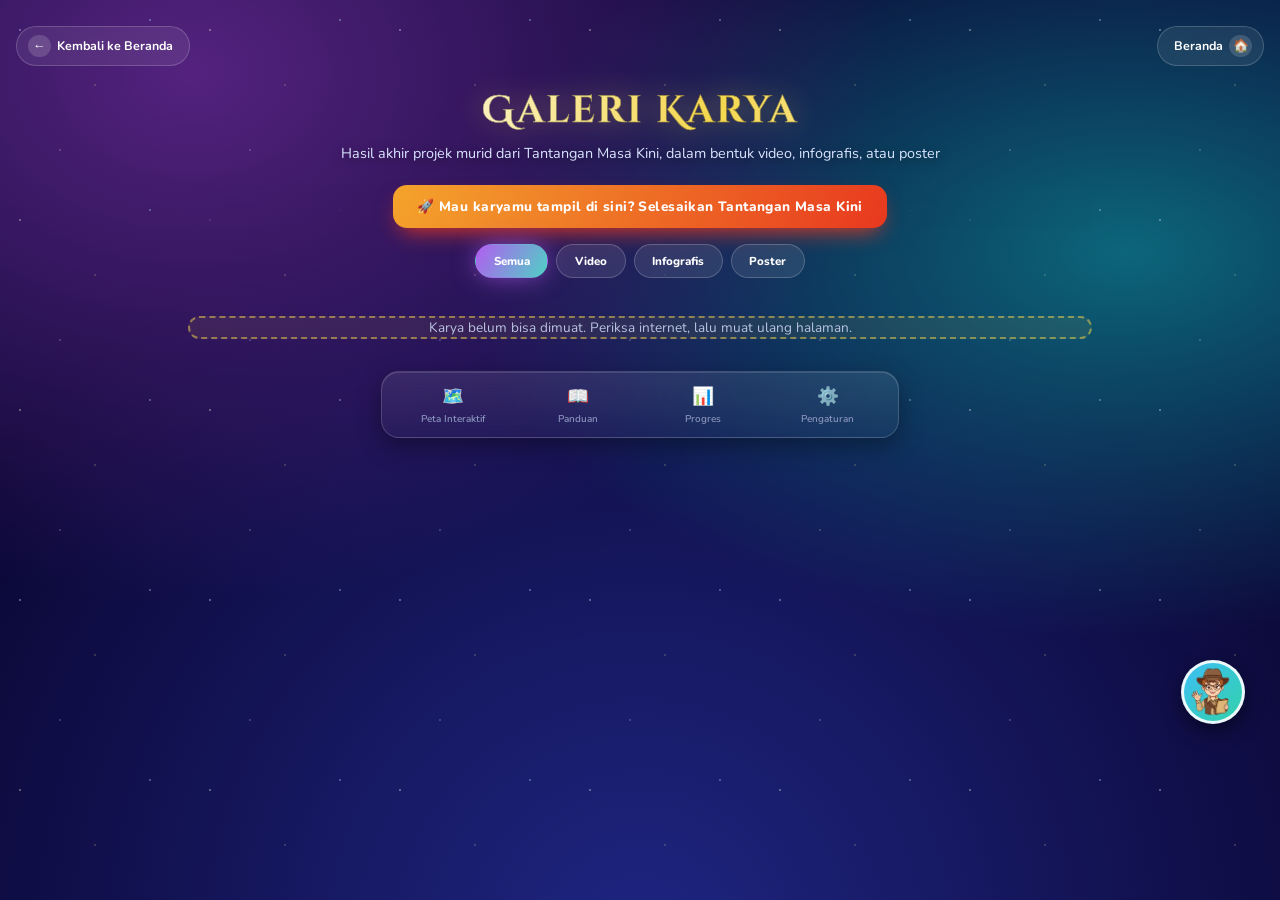
==== commit cdea158c: "Add files via upload" ====
--- a/galeri.html
+++ b/galeri.html
@@ -20,13 +20,31 @@
       .gallery-card:hover{ transform:translateY(-6px); box-shadow:0 18px 36px -14px rgba(244,214,77,.5); }
       .gallery-thumb.ada-gambar{ background-size:cover; background-position:center; }
       .gallery-thumb.ada-gambar .play-icon{ filter:drop-shadow(0 4px 10px rgba(0,0,0,.7)); }
+
+      /* ===== Kartu karya rapi & seragam: thumbnail rasio tetap (tidak memanjang), tinggi kartu sama ===== */
+      body.page-peta .gallery-grid{ display:grid; grid-template-columns:repeat(auto-fill,minmax(250px,1fr)); gap:1.1rem; align-items:stretch; max-width:1000px; margin:0 auto; padding:0 1rem 1rem; }
+      body.page-peta .gallery-card{ display:flex; flex-direction:column; height:100%; min-width:0; }
+      body.page-peta .gallery-card.hidden{ display:none; }
+      body.page-peta .gallery-thumb{ flex:none; position:relative; overflow:hidden; width:100%; height:auto; aspect-ratio:16/10; display:flex; align-items:center; justify-content:center; font-size:2.6rem; background-color:rgba(255,255,255,.06); }
+      body.page-peta .gallery-thumb.ada-gambar{ background-size:cover; background-position:center top; background-repeat:no-repeat; }
+      body.page-peta .gallery-thumb .play-icon{ position:absolute; inset:0; display:grid; place-items:center; font-size:2.4rem; pointer-events:none; }
+      body.page-peta .gallery-body{ flex:1; padding:.75rem .9rem .9rem; min-width:0; }
+      body.page-peta .gallery-body h4{ margin:0 0 .25rem; font-size:.95rem; line-height:1.3; display:-webkit-box; -webkit-line-clamp:2; line-clamp:2; -webkit-box-orient:vertical; overflow:hidden; }
+      body.page-peta .gallery-meta{ font-size:.75rem; opacity:.8; white-space:nowrap; overflow:hidden; text-overflow:ellipsis; }
+      @media (max-width:520px){
+        body.page-peta .gallery-grid{ grid-template-columns:repeat(2,minmax(0,1fr)); gap:.7rem; padding:0 .7rem 1rem; }
+        body.page-peta .gallery-body{ padding:.6rem .7rem .75rem; }
+        body.page-peta .gallery-body h4{ font-size:.85rem; }
+      }
       dialog.gl-dialog{ border:1px solid rgba(244,214,77,.45); border-radius:20px; padding:0; width:min(560px,94vw); max-height:92vh; overflow:auto; color:#fff;
         background:linear-gradient(160deg,#16213f,#0c1226); box-shadow:0 30px 80px -10px rgba(0,0,0,.8); }
       dialog.gl-dialog::backdrop{ background:rgba(4,8,20,.75); backdrop-filter:blur(4px); }
       dialog.gl-lihat{ width:min(900px,96vw); }
       .gl-isi{ padding:1.2rem 1.3rem 1.4rem; }
       .gl-isi h3{ margin:0 0 .8rem; font-family:'Cinzel','Cinzel Decorative',Georgia,serif; font-size:1.1rem; }
-      .gl-tutup{ all:unset; cursor:pointer; position:absolute; right:.7rem; top:.6rem; z-index:2; width:2rem; height:2rem; border-radius:50%; text-align:center; line-height:2rem; background:rgba(255,255,255,.12); }
+      .gl-tutup{ all:unset; cursor:pointer; position:sticky; top:.5rem; z-index:5; display:block; margin:.6rem .7rem .6rem auto; box-sizing:border-box; width:2.5rem; height:2.5rem; border-radius:50%; text-align:center; line-height:2.2rem; font-size:1.15rem; font-weight:800; color:#fff;
+        background:rgba(12,18,38,.94); border:2px solid #fff; box-shadow:0 0 0 2px rgba(0,0,0,.35), 0 4px 14px rgba(0,0,0,.65); transition:background .2s ease, transform .2s ease; }
+      .gl-tutup:hover{ background:#e8381f; transform:scale(1.08); } .gl-tutup:focus-visible{ outline:3px solid #f4d64d; outline-offset:2px; }
       .gl-label{ display:block; margin:.7rem 0 .25rem; font-size:.72rem; font-weight:700; color:#c9d1ee; letter-spacing:.04em; }
       .gl-isi .hotspot-input{ min-height:0; height:2.5rem; margin:0; resize:none; }
       .gl-jenis{ display:grid; grid-template-columns:repeat(3,1fr); gap:.5rem; }
@@ -36,7 +54,7 @@
       .gl-info{ margin:.5rem 0 0; font-size:.7rem; color:#9fb0d8; } .gl-pesan{ margin:.8rem 0 0; font-size:.8rem; font-weight:700; min-height:1.2rem; }
       .gl-pratinjau{ display:none; margin-top:.6rem; max-width:100%; max-height:150px; border-radius:10px; }
       .gl-kirim{ width:100%; margin-top:1rem; }
-      .gl-media{ width:100%; display:block; background:#000; } .gl-media img{ width:100%; max-height:75vh; object-fit:contain; display:block; }
+      .gl-media{ width:100%; display:block; background:#000; } .gl-media img{ width:100%; max-height:66vh; object-fit:contain; display:block; }
       .gl-media iframe{ width:100%; aspect-ratio:16/9; border:0; display:block; }
       .gl-cap{ padding:.9rem 1.2rem 1.1rem; } .gl-cap h4{ margin:0 0 .2rem; font-size:1rem; } .gl-cap span{ font-size:.75rem; color:#b9c4e0; }
     </style>
@@ -83,7 +101,7 @@
 
   <script>
     /* Tempel URL Web App (berakhiran /exec) dari galeri-apps-script.gs di sini */
-    const GALERI_URL = 'https://script.google.com/macros/s/AKfycbx0U0iV280vs7M_yxxcd6gqxmzNwcKXmNofRDc_C-9bDvC9ewUIxPB51kHiosIDfu64/exec';
+    const GALERI_URL = 'https://script.google.com/macros/s/AKfycbzMjRCHfjvFscKFq-jWbM0-jy1obrcY9nb_yjEQLraeR85ArynlefbSSrzuVjqcNkzuLQ/exec';
     const IKON = { video: '🎬', infografis: '🖼️', poster: '🎨' };
 
     function el(tag, cls, text) { const e = document.createElement(tag); if (cls) e.className = cls; if (text !== undefined) e.textContent = text; return e; }
@@ -145,7 +163,7 @@
     function muatKarya() {
       if (GALERI_URL.indexOf('GANTI_') === 0) { terapkanFilter(tipeAktif); return; }
       kosong.textContent = 'Memuat karya...'; kosong.hidden = false;
-      fetch(GALERI_URL).then(r => r.json()).then(list => {
+      fetch(GALERI_URL + '?aksi=galeri').then(r => r.json()).then(list => {
         grid.textContent = '';
         (Array.isArray(list) ? list : []).forEach(k => { if (IKON[k.type]) grid.appendChild(bangunKartu(k)); });
         kosong.textContent = 'Belum ada karya untuk kategori ini. Selesaikan Tantangan Masa Kini lalu unggah karyamu!'; terapkanFilter(tipeAktif);
--- a/style.css
+++ b/style.css
@@ -1,3 +1,11 @@
+html, body {
+  margin: 0;
+  padding: 0;
+  width: 100%;
+  height: 100%;
+  overflow-x: hidden;
+}
+
 html{
   height:100%;
 }
